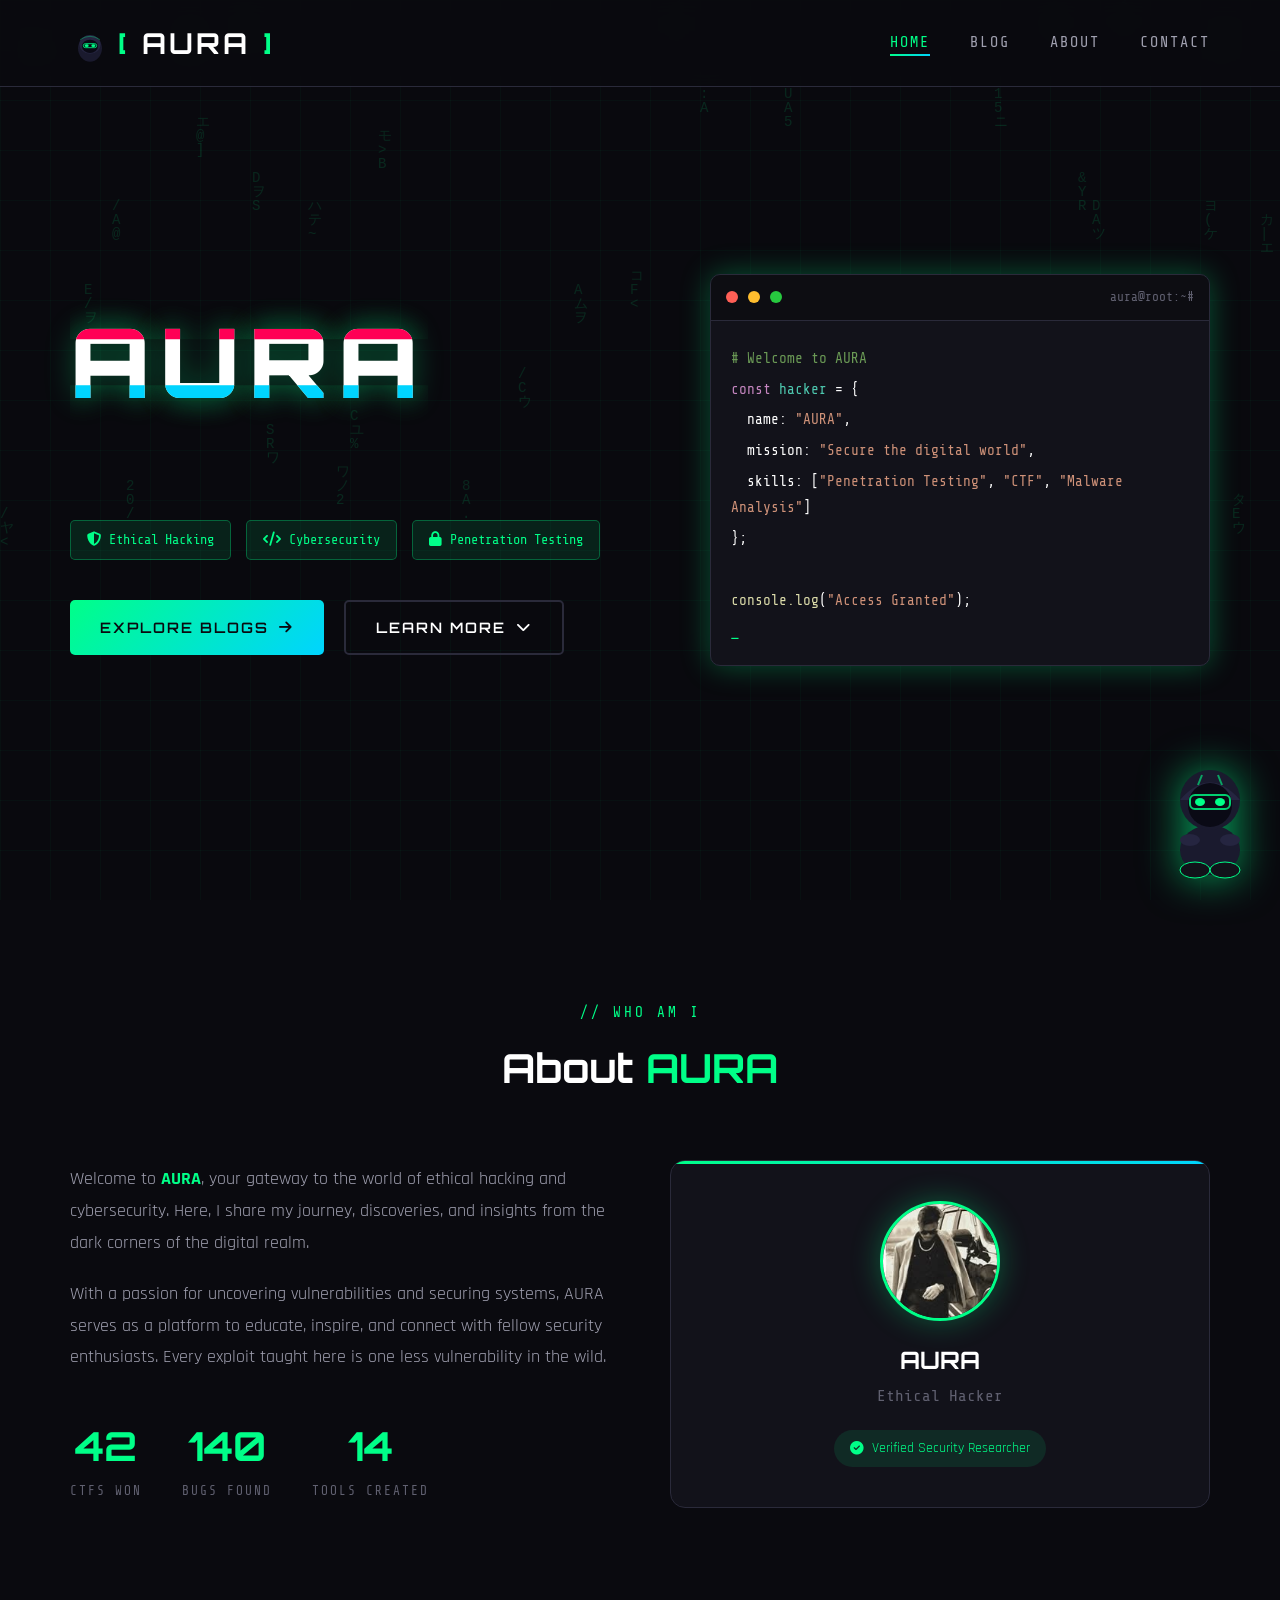
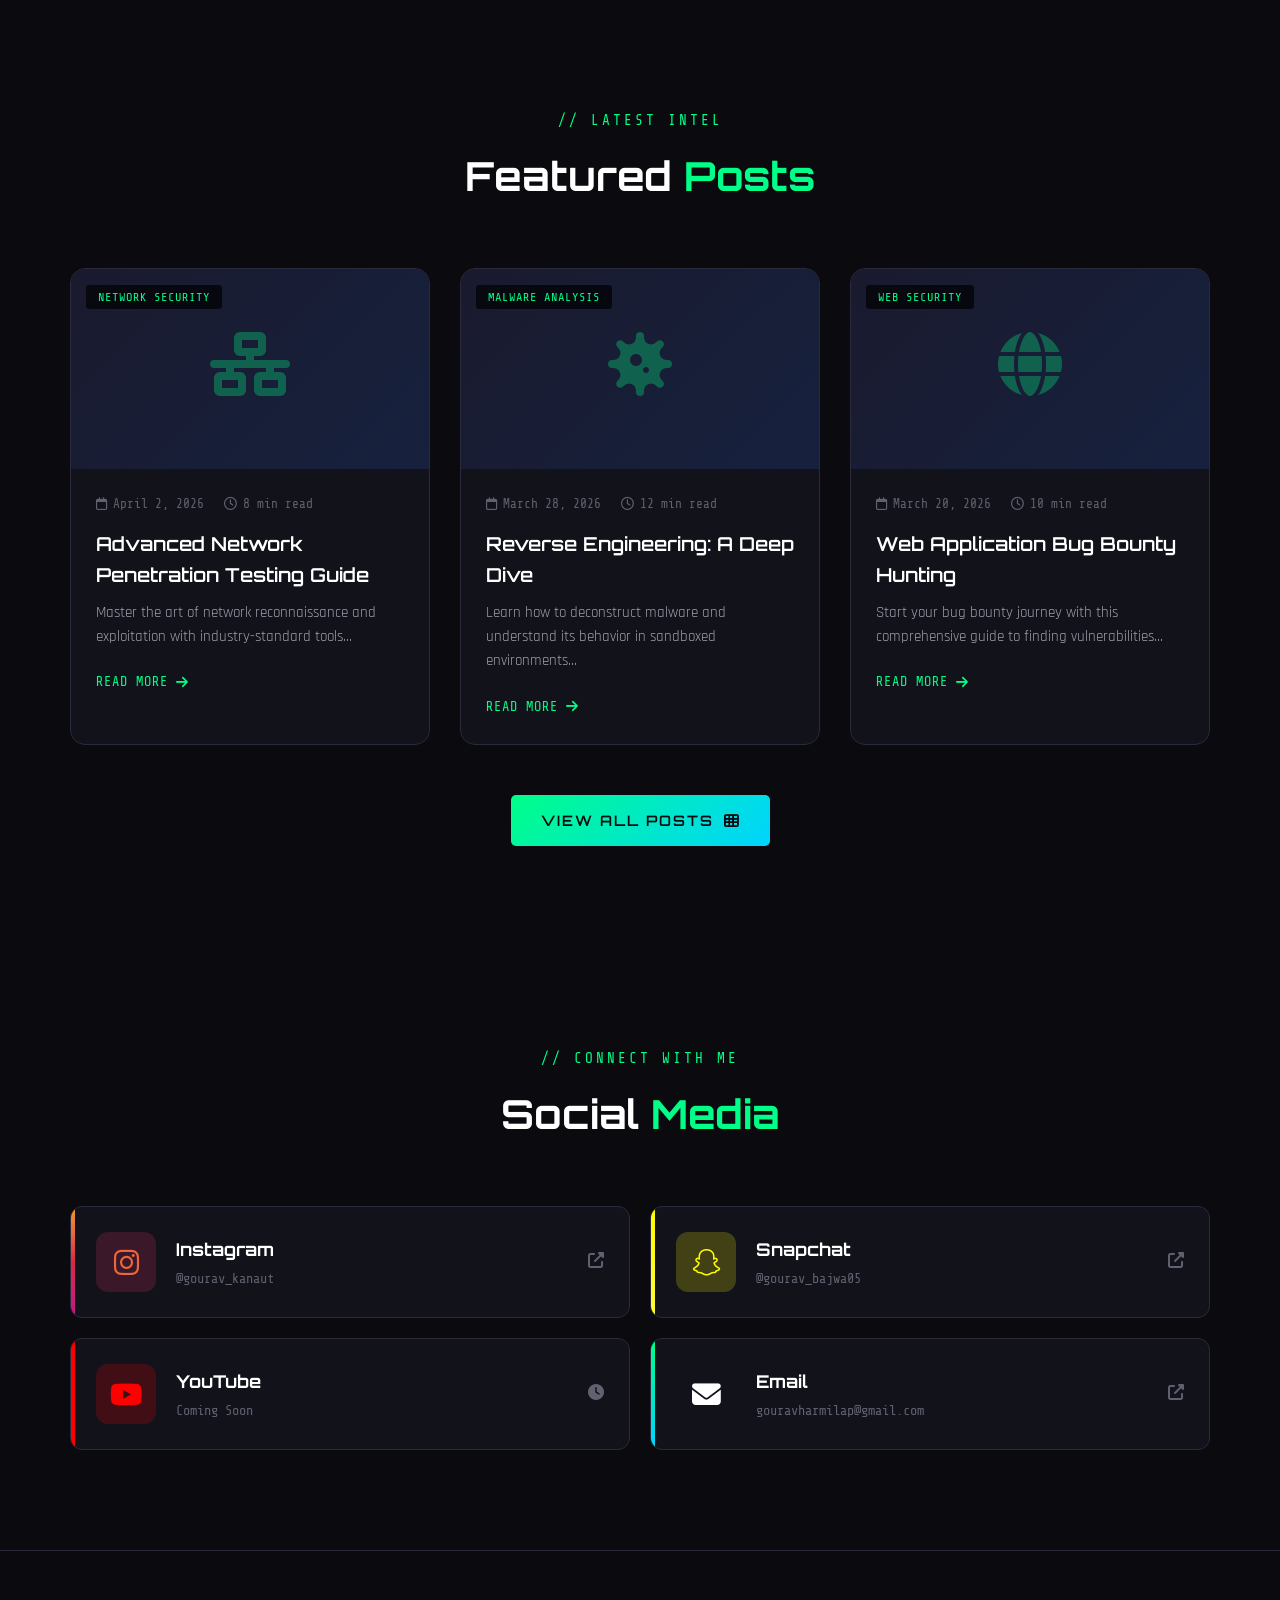
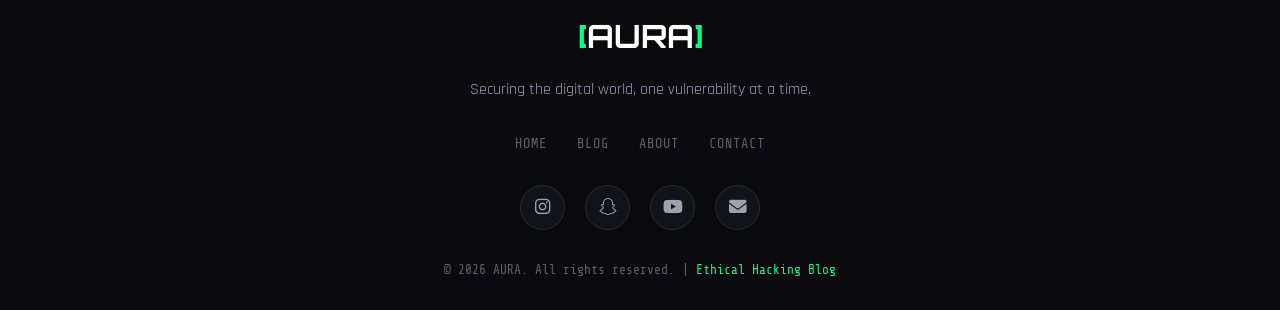
==== index.html @ 6c1c822a "Add files via upload" ====
<!DOCTYPE html>
<html lang="en">
<head>
    <meta charset="UTF-8">
    <meta name="viewport" content="width=device-width, initial-scale=1.0">
    <title>AURA | Ethical Hacker Blog</title>
    <link rel="stylesheet" href="styles.css">
    <link href="https://fonts.googleapis.com/css2?family=Orbitron:wght@400;500;700;900&family=Share+Tech+Mono&family=Rajdhani:wght@300;400;500;600;700&display=swap" rel="stylesheet">
    <link rel="stylesheet" href="https://cdnjs.cloudflare.com/ajax/libs/font-awesome/6.4.0/css/all.min.css">
</head>
<body>
    <!-- Animated Background -->
    <div class="matrix-bg" id="matrixBg"></div>
    <div class="grid-overlay"></div>

    <!-- Navigation -->
    <nav class="navbar">
        <div class="nav-container">
            <a href="index.html" class="logo">
                <div class="logo-cartoon">
                    <svg class="hacker-cartoon-logo" viewBox="0 0 60 60" xmlns="http://www.w3.org/2000/svg">
                        <!-- Hoodie -->
                        <ellipse cx="30" cy="38" rx="18" ry="20" fill="#1a1a2e"/>
                        <ellipse cx="30" cy="32" rx="16" ry="14" fill="#252540"/>
                        <!-- Face shadow -->
                        <ellipse cx="30" cy="35" rx="12" ry="10" fill="#0a0a15"/>
                        <!-- Glowing eyes -->
                        <ellipse cx="25" cy="34" rx="3" ry="2" fill="#00ff88" class="glow-eye"/>
                        <ellipse cx="35" cy="34" rx="3" ry="2" fill="#00ff88" class="glow-eye"/>
                        <!-- Visor/glasses -->
                        <rect x="20" y="31" width="20" height="6" rx="3" fill="none" stroke="#00ff88" stroke-width="1.5" opacity="0.8"/>
                        <!-- Hood opening -->
                        <path d="M15 25 Q30 15 45 25" stroke="#00ff88" stroke-width="1" fill="none" opacity="0.5"/>
                    </svg>
                </div>
                <span class="logo-bracket">[</span>
                <span class="logo-text">AURA</span>
                <span class="logo-bracket">]</span>
            </a>
            <ul class="nav-links">
                <li><a href="index.html" class="active">Home</a></li>
                <li><a href="blog.html">Blog</a></li>
                <li><a href="#about">About</a></li>
                <li><a href="#contact">Contact</a></li>
            </ul>
            <div class="nav-toggle">
                <span></span>
                <span></span>
                <span></span>
            </div>
        </div>
    </nav>

    <!-- Hero Section -->
    <section class="hero">
        <div class="hero-content">
            <div class="glitch-wrapper">
                <h1 class="glitch" data-text="AURA">AURA</h1>
            </div>
            <p class="hero-subtitle">
                <span class="terminal-type" data-text="> Welcome to the underground_"></span>
            </p>
            <div class="hero-tagline">
                <span class="tag-line"><i class="fas fa-shield-halved"></i> Ethical Hacking</span>
                <span class="tag-line"><i class="fas fa-code"></i> Cybersecurity</span>
                <span class="tag-line"><i class="fas fa-lock"></i> Penetration Testing</span>
            </div>
            <div class="hero-buttons">
                <a href="blog.html" class="btn btn-primary">
                    <span>Explore Blogs</span>
                    <i class="fas fa-arrow-right"></i>
                </a>
                <a href="#about" class="btn btn-secondary">
                    <span>Learn More</span>
                    <i class="fas fa-chevron-down"></i>
                </a>
            </div>
        </div>
        <div class="hero-visual">
            <div class="code-window">
                <div class="window-header">
                    <span class="window-dot red"></span>
                    <span class="window-dot yellow"></span>
                    <span class="window-dot green"></span>
                    <span class="window-title">aura@root:~#</span>
                </div>
                <div class="window-content">
                    <div class="code-line"><span class="code-comment"># Welcome to AURA</span></div>
                    <div class="code-line"><span class="code-keyword">const</span> <span class="code-var">hacker</span> = {</div>
                    <div class="code-line">&nbsp;&nbsp;name: <span class="code-string">"AURA"</span>,</div>
                    <div class="code-line">&nbsp;&nbsp;mission: <span class="code-string">"Secure the digital world"</span>,</div>
                    <div class="code-line">&nbsp;&nbsp;skills: [<span class="code-string">"Penetration Testing"</span>, <span class="code-string">"CTF"</span>, <span class="code-string">"Malware Analysis"</span>]</div>
                    <div class="code-line">};</div>
                    <div class="code-line">&nbsp;</div>
                    <div class="code-line"><span class="code-function">console.log</span>(<span class="code-string">"Access Granted"</span>);</div>
                    <div class="cursor-blink">_</div>
                </div>
            </div>
        </div>
    </section>

    <!-- About Section -->
    <section class="about" id="about">
        <div class="section-header">
            <span class="section-tag">// WHO AM I</span>
            <h2 class="section-title">About <span class="highlight">AURA</span></h2>
        </div>
        <div class="about-content">
            <div class="about-text">
                <p>Welcome to <strong>AURA</strong>, your gateway to the world of ethical hacking and cybersecurity. Here, I share my journey, discoveries, and insights from the dark corners of the digital realm.</p>
                <p>With a passion for uncovering vulnerabilities and securing systems, AURA serves as a platform to educate, inspire, and connect with fellow security enthusiasts. Every exploit taught here is one less vulnerability in the wild.</p>
                <div class="about-stats">
                    <div class="stat-item">
                        <span class="stat-number" data-count="150">0</span>
                        <span class="stat-label">CTFs Won</span>
                    </div>
                    <div class="stat-item">
                        <span class="stat-number" data-count="500">0</span>
                        <span class="stat-label">Bugs Found</span>
                    </div>
                    <div class="stat-item">
                        <span class="stat-number" data-count="50">0</span>
                        <span class="stat-label">Tools Created</span>
                    </div>
                </div>
            </div>
            <div class="about-visual">
                <div class="profile-card">
                    <div class="profile-image-wrapper">
                        <img src="648527526_17854721898677856_1191413155906682444_n.jpg" alt="AURA Profile" class="profile-image">
                    </div>
                    <h3>AURA</h3>
                    <p class="profile-role">Ethical Hacker</p>
                    <div class="profile-badge">
                        <i class="fas fa-check-circle"></i> Verified Security Researcher
                    </div>
                </div>
            </div>
        </div>
    </section>

    <!-- Featured Posts Section -->
    <section class="featured" id="featured">
        <div class="section-header">
            <span class="section-tag">// LATEST INTEL</span>
            <h2 class="section-title">Featured <span class="highlight">Posts</span></h2>
        </div>
        <div class="posts-grid">
            <article class="post-card" data-aos="fade-up">
                <div class="post-image">
                    <div class="post-overlay">
                        <span class="post-category">Network Security</span>
                    </div>
                    <div class="post-icon"><i class="fas fa-network-wired"></i></div>
                </div>
                <div class="post-content">
                    <div class="post-meta">
                        <span><i class="far fa-calendar"></i> April 2, 2026</span>
                        <span><i class="far fa-clock"></i> 8 min read</span>
                    </div>
                    <h3 class="post-title">Advanced Network Penetration Testing Guide</h3>
                    <p class="post-excerpt">Master the art of network reconnaissance and exploitation with industry-standard tools...</p>
                    <a href="blog.html" class="post-link">Read More <i class="fas fa-arrow-right"></i></a>
                </div>
            </article>

            <article class="post-card" data-aos="fade-up" data-aos-delay="100">
                <div class="post-image">
                    <div class="post-overlay">
                        <span class="post-category">Malware Analysis</span>
                    </div>
                    <div class="post-icon"><i class="fas fa-virus"></i></div>
                </div>
                <div class="post-content">
                    <div class="post-meta">
                        <span><i class="far fa-calendar"></i> March 28, 2026</span>
                        <span><i class="far fa-clock"></i> 12 min read</span>
                    </div>
                    <h3 class="post-title">Reverse Engineering: A Deep Dive</h3>
                    <p class="post-excerpt">Learn how to deconstruct malware and understand its behavior in sandboxed environments...</p>
                    <a href="blog.html" class="post-link">Read More <i class="fas fa-arrow-right"></i></a>
                </div>
            </article>

            <article class="post-card" data-aos="fade-up" data-aos-delay="200">
                <div class="post-image">
                    <div class="post-overlay">
                        <span class="post-category">Web Security</span>
                    </div>
                    <div class="post-icon"><i class="fas fa-globe"></i></div>
                </div>
                <div class="post-content">
                    <div class="post-meta">
                        <span><i class="far fa-calendar"></i> March 20, 2026</span>
                        <span><i class="far fa-clock"></i> 10 min read</span>
                    </div>
                    <h3 class="post-title">Web Application Bug Bounty Hunting</h3>
                    <p class="post-excerpt">Start your bug bounty journey with this comprehensive guide to finding vulnerabilities...</p>
                    <a href="blog.html" class="post-link">Read More <i class="fas fa-arrow-right"></i></a>
                </div>
            </article>
        </div>
        <div class="section-cta">
            <a href="blog.html" class="btn btn-primary">
                <span>View All Posts</span>
                <i class="fas fa-th"></i>
            </a>
        </div>
    </section>

    <!-- Social Media Section -->
    <section class="social" id="contact">
        <div class="section-header">
            <span class="section-tag">// CONNECT WITH ME</span>
            <h2 class="section-title">Social <span class="highlight">Media</span></h2>
        </div>
        <div class="social-grid">
            <a href="https://instagram.com/gourav_kanaut" target="_blank" class="social-card instagram">
                <div class="social-icon"><i class="fab fa-instagram"></i></div>
                <div class="social-info">
                    <h3>Instagram</h3>
                    <p>@gourav_kanaut</p>
                </div>
                <div class="social-arrow"><i class="fas fa-external-link-alt"></i></div>
            </a>

            <a href="https://snapchat.com/add/gourav_bajwa05" target="_blank" class="social-card snapchat">
                <div class="social-icon"><i class="fab fa-snapchat-ghost"></i></div>
                <div class="social-info">
                    <h3>Snapchat</h3>
                    <p>@gourav_bajwa05</p>
                </div>
                <div class="social-arrow"><i class="fas fa-external-link-alt"></i></div>
            </a>

            <a href="#" class="social-card youtube disabled">
                <div class="social-icon"><i class="fab fa-youtube"></i></div>
                <div class="social-info">
                    <h3>YouTube</h3>
                    <p>Coming Soon</p>
                </div>
                <div class="social-arrow"><i class="fas fa-clock"></i></div>
            </a>

            <a href="mailto:gouravharmilap@gmail.com" class="social-card email">
                <div class="social-icon"><i class="fas fa-envelope"></i></div>
                <div class="social-info">
                    <h3>Email</h3>
                    <p>gouravharmilap@gmail.com</p>
                </div>
                <div class="social-arrow"><i class="fas fa-external-link-alt"></i></div>
            </a>
        </div>
    </section>

    <!-- Footer -->
    <footer class="footer">
        <div class="footer-content">
            <div class="footer-logo">
                <span class="logo-bracket">[</span>AURA<span class="logo-bracket">]</span>
            </div>
            <p class="footer-text">Securing the digital world, one vulnerability at a time.</p>
            <div class="footer-links">
                <a href="index.html">Home</a>
                <a href="blog.html">Blog</a>
                <a href="#about">About</a>
                <a href="#contact">Contact</a>
            </div>
            <div class="footer-social">
                <a href="https://instagram.com/gourav_kanaut" target="_blank"><i class="fab fa-instagram"></i></a>
                <a href="https://snapchat.com/add/gourav_bajwa05" target="_blank"><i class="fab fa-snapchat-ghost"></i></a>
                <a href="#"><i class="fab fa-youtube"></i></a>
                <a href="mailto:gouravharmilap@gmail.com"><i class="fas fa-envelope"></i></a>
            </div>
            <p class="footer-copy">&copy; 2026 AURA. All rights reserved. | <span class="highlight">Ethical Hacking Blog</span></p>
        </div>
    </footer>

    <!-- Floating Hacker Doll -->
    <div class="corner-hacker" id="cornerHacker">
        <svg viewBox="0 0 100 140" xmlns="http://www.w3.org/2000/svg">
            <!-- Body sitting -->
            <ellipse cx="50" cy="110" rx="30" ry="25" fill="#1a1a2e"/>
            <!-- Legs crossed -->
            <ellipse cx="35" cy="130" rx="15" ry="8" fill="#12121a" stroke="#00ff88" stroke-width="1"/>
            <ellipse cx="65" cy="130" rx="15" ry="8" fill="#12121a" stroke="#00ff88" stroke-width="1"/>
            <!-- Head -->
            <circle cx="50" cy="60" r="30" fill="#1a1a2e"/>
            <!-- Hoodie top -->
            <path d="M20 60 Q50 25 80 60" fill="#252540"/>
            <!-- Face (dark) -->
            <circle cx="50" cy="65" r="22" fill="#0a0a15"/>
            <!-- Glowing eyes that follow cursor -->
            <ellipse cx="40" cy="62" rx="5" ry="4" fill="#00ff88" class="hacker-eyes" id="hackerEyeLeft"/>
            <ellipse cx="60" cy="62" rx="5" ry="4" fill="#00ff88" class="hacker-eyes" id="hackerEyeRight"/>
            <!-- Visor/glasses frame -->
            <rect x="30" y="55" width="40" height="14" rx="5" fill="none" stroke="#00ff88" stroke-width="2" opacity="0.8"/>
            <!-- Hood strings -->
            <line x1="42" y1="35" x2="38" y2="45" stroke="#00ff88" stroke-width="2" opacity="0.6"/>
            <line x1="58" y1="35" x2="62" y2="45" stroke="#00ff88" stroke-width="2" opacity="0.6"/>
            <!-- Arms/hands on lap -->
            <ellipse cx="30" cy="100" rx="10" ry="6" fill="#252540"/>
            <ellipse cx="70" cy="100" rx="10" ry="6" fill="#252540"/>
        </svg>
    </div>

    <script src="script.js"></script>
</body>
</html>
---- styles.css ----
/* ==========================================
   AURA - Ethical Hacker Blog Styles
   ========================================== */

/* CSS Variables */
:root {
    --primary: #00ff88;
    --primary-dark: #00cc6a;
    --secondary: #ff0055;
    --accent: #00d4ff;
    --bg-dark: #0a0a0f;
    --bg-card: #12121a;
    --bg-card-hover: #1a1a25;
    --text-primary: #ffffff;
    --text-secondary: #a0a0b0;
    --text-muted: #606070;
    --border-color: #2a2a3a;
    --gradient-primary: linear-gradient(135deg, #00ff88, #00d4ff);
    --gradient-secondary: linear-gradient(135deg, #ff0055, #ff8800);
    --shadow-glow: 0 0 30px rgba(0, 255, 136, 0.3);
    --font-display: 'Orbitron', sans-serif;
    --font-mono: 'Share Tech Mono', monospace;
    --font-body: 'Rajdhani', sans-serif;
}

/* Reset & Base */
* {
    margin: 0;
    padding: 0;
    box-sizing: border-box;
}

html {
    scroll-behavior: smooth;
}

body {
    font-family: var(--font-body);
    background-color: var(--bg-dark);
    color: var(--text-primary);
    line-height: 1.6;
    overflow-x: hidden;
}

a {
    text-decoration: none;
    color: inherit;
    transition: all 0.3s ease;
}

ul {
    list-style: none;
}

img {
    max-width: 100%;
}

/* Matrix Background Animation */
.matrix-bg {
    position: fixed;
    top: 0;
    left: 0;
    width: 100%;
    height: 100%;
    z-index: -2;
    background: var(--bg-dark);
    overflow: hidden;
}

.matrix-bg canvas {
    display: block;
    opacity: 0.15;
}

.grid-overlay {
    position: fixed;
    top: 0;
    left: 0;
    width: 100%;
    height: 100%;
    z-index: -1;
    background-image:
        linear-gradient(rgba(0, 255, 136, 0.03) 1px, transparent 1px),
        linear-gradient(90deg, rgba(0, 255, 136, 0.03) 1px, transparent 1px);
    background-size: 50px 50px;
    pointer-events: none;
}

/* Navigation */
.navbar {
    position: fixed;
    top: 0;
    left: 0;
    width: 100%;
    z-index: 1000;
    padding: 20px 0;
    background: rgba(10, 10, 15, 0.9);
    backdrop-filter: blur(10px);
    border-bottom: 1px solid var(--border-color);
    transition: all 0.3s ease;
}

.navbar.scrolled {
    padding: 15px 0;
    background: rgba(10, 10, 15, 0.95);
}

.nav-container {
    max-width: 1200px;
    margin: 0 auto;
    padding: 0 30px;
    display: flex;
    justify-content: space-between;
    align-items: center;
}

.logo {
    font-family: var(--font-display);
    font-size: 1.8rem;
    font-weight: 700;
    letter-spacing: 3px;
    display: flex;
    align-items: center;
    gap: 8px;
}

.logo-cartoon {
    width: 40px;
    height: 40px;
    display: flex;
    align-items: center;
    justify-content: center;
}

.hacker-cartoon-logo {
    width: 100%;
    height: 100%;
}

.glow-eye {
    animation: glow-pulse 2s ease-in-out infinite;
}

@keyframes glow-pulse {
    0%, 100% { opacity: 1; filter: drop-shadow(0 0 3px #00ff88); }
    50% { opacity: 0.6; filter: drop-shadow(0 0 8px #00ff88); }
}

.logo-bracket {
    color: var(--primary);
}

.logo-text {
    color: var(--text-primary);
    margin: 0 5px;
}

.nav-links {
    display: flex;
    gap: 40px;
}

.nav-links a {
    font-family: var(--font-mono);
    font-size: 0.95rem;
    color: var(--text-secondary);
    text-transform: uppercase;
    letter-spacing: 2px;
    position: relative;
}

.nav-links a::after {
    content: '';
    position: absolute;
    bottom: -5px;
    left: 0;
    width: 0;
    height: 2px;
    background: var(--gradient-primary);
    transition: width 0.3s ease;
}

.nav-links a:hover::after,
.nav-links a.active::after {
    width: 100%;
}

.nav-links a:hover,
.nav-links a.active {
    color: var(--primary);
}

.nav-toggle {
    display: none;
    flex-direction: column;
    gap: 5px;
    cursor: pointer;
    padding: 5px;
}

.nav-toggle span {
    width: 25px;
    height: 2px;
    background: var(--primary);
    transition: all 0.3s ease;
}

/* Hero Section */
.hero {
    min-height: 100vh;
    display: flex;
    align-items: center;
    justify-content: space-between;
    padding: 120px 30px 80px;
    max-width: 1200px;
    margin: 0 auto;
    gap: 60px;
}

.hero-content {
    flex: 1;
    max-width: 600px;
}

.glitch-wrapper {
    position: relative;
    display: inline-block;
}

.glitch {
    font-family: var(--font-display);
    font-size: 6rem;
    font-weight: 900;
    letter-spacing: 10px;
    color: var(--text-primary);
    position: relative;
    text-shadow: var(--shadow-glow);
}

.glitch-wrapper {
    position: relative;
    display: inline-block;
}

/* Floating Hacker Doll */
.floating-hacker {
    position: fixed;
    width: 80px;
    height: 120px;
    z-index: 100;
    animation: float 3s ease-in-out infinite;
    cursor: pointer;
    filter: drop-shadow(0 0 15px rgba(0, 255, 136, 0.5));
    pointer-events: none;
}

.floating-hacker svg {
    width: 100%;
    height: 100%;
}

/* Corner Hacker Doll */
.corner-hacker {
    position: fixed;
    bottom: 20px;
    right: 20px;
    width: 100px;
    height: 140px;
    z-index: 999;
    filter: drop-shadow(0 0 20px rgba(0, 255, 136, 0.6));
    transition: transform 0.3s ease;
}

.corner-hacker svg {
    width: 100%;
    height: 100%;
}

.hacker-eyes {
    transition: transform 0.05s linear;
}

@keyframes float {
    0%, 100% { transform: translateX(-50%) translateY(0); }
    50% { transform: translateX(-50%) translateY(-15px); }
}

.hacker-eye {
    animation: glow-pulse 1.5s ease-in-out infinite;
}

@keyframes glow-pulse {
    0%, 100% { opacity: 1; filter: drop-shadow(0 0 5px #00ff88); }
    50% { opacity: 0.5; filter: drop-shadow(0 0 15px #00ff88); }
}

.glitch::before,
.glitch::after {
    content: attr(data-text);
    position: absolute;
    top: 0;
    left: 0;
    width: 100%;
    height: 100%;
}

.glitch::before {
    animation: glitch-1 2s infinite linear alternate-reverse;
    color: var(--secondary);
    clip-path: polygon(0 0, 100% 0, 100% 35%, 0 35%);
}

.glitch::after {
    animation: glitch-2 3s infinite linear alternate-reverse;
    color: var(--accent);
    clip-path: polygon(0 65%, 100% 65%, 100% 100%, 0 100%);
}

@keyframes glitch-1 {
    0%, 100% { transform: translate(0); }
    20% { transform: translate(-3px, 3px); }
    40% { transform: translate(-3px, -3px); }
    60% { transform: translate(3px, 3px); }
    80% { transform: translate(3px, -3px); }
}

@keyframes glitch-2 {
    0%, 100% { transform: translate(0); }
    20% { transform: translate(3px, -3px); }
    40% { transform: translate(3px, 3px); }
    60% { transform: translate(-3px, -3px); }
    80% { transform: translate(-3px, 3px); }
}

.hero-subtitle {
    font-family: var(--font-mono);
    font-size: 1.2rem;
    color: var(--primary);
    margin: 20px 0;
}

.terminal-type {
    display: inline-block;
    overflow: hidden;
    white-space: nowrap;
    animation: type 3s steps(30) forwards;
    border-right: 3px solid var(--primary);
}

@keyframes type {
    from { width: 0; }
    to { width: 100%; }
}

.hero-tagline {
    display: flex;
    flex-wrap: wrap;
    gap: 15px;
    margin: 30px 0;
}

.tag-line {
    display: flex;
    align-items: center;
    gap: 8px;
    padding: 8px 16px;
    background: rgba(0, 255, 136, 0.1);
    border: 1px solid rgba(0, 255, 136, 0.3);
    border-radius: 5px;
    font-family: var(--font-mono);
    font-size: 0.85rem;
    color: var(--primary);
}

.tag-line i {
    font-size: 0.9rem;
}

.hero-buttons {
    display: flex;
    gap: 20px;
    margin-top: 40px;
}

.btn {
    display: inline-flex;
    align-items: center;
    gap: 10px;
    padding: 14px 30px;
    font-family: var(--font-display);
    font-size: 0.9rem;
    font-weight: 600;
    text-transform: uppercase;
    letter-spacing: 2px;
    border: none;
    border-radius: 5px;
    cursor: pointer;
    transition: all 0.3s ease;
    position: relative;
    overflow: hidden;
}

.btn::before {
    content: '';
    position: absolute;
    top: 0;
    left: -100%;
    width: 100%;
    height: 100%;
    background: linear-gradient(90deg, transparent, rgba(255, 255, 255, 0.2), transparent);
    transition: left 0.5s ease;
}

.btn:hover::before {
    left: 100%;
}

.btn-primary {
    background: var(--gradient-primary);
    color: var(--bg-dark);
}

.btn-primary:hover {
    box-shadow: 0 0 30px rgba(0, 255, 136, 0.5);
    transform: translateY(-3px);
}

.btn-secondary {
    background: transparent;
    color: var(--text-primary);
    border: 2px solid var(--border-color);
}

.btn-secondary:hover {
    border-color: var(--primary);
    color: var(--primary);
}

/* Code Window */
.hero-visual {
    flex: 1;
    max-width: 500px;
}

.code-window {
    background: var(--bg-card);
    border-radius: 10px;
    border: 1px solid var(--border-color);
    overflow: hidden;
    box-shadow: var(--shadow-glow);
}

.window-header {
    display: flex;
    align-items: center;
    gap: 10px;
    padding: 12px 15px;
    background: rgba(0, 0, 0, 0.3);
    border-bottom: 1px solid var(--border-color);
}

.window-dot {
    width: 12px;
    height: 12px;
    border-radius: 50%;
}

.window-dot.red { background: #ff5f56; }
.window-dot.yellow { background: #ffbd2e; }
.window-dot.green { background: #27c93f; }

.window-title {
    margin-left: auto;
    font-family: var(--font-mono);
    font-size: 0.8rem;
    color: var(--text-muted);
}

.window-content {
    padding: 20px;
    font-family: var(--font-mono);
    font-size: 0.9rem;
    line-height: 1.8;
}

.code-line {
    margin: 5px 0;
}

.code-comment { color: #6a9955; }
.code-keyword { color: #c586c0; }
.code-var { color: #4ec9b0; }
.code-string { color: #ce9178; }
.code-function { color: #dcdcaa; }

.cursor-blink {
    display: inline-block;
    animation: blink 1s infinite;
    color: var(--primary);
}

@keyframes blink {
    0%, 50% { opacity: 1; }
    51%, 100% { opacity: 0; }
}

/* Section Styling */
.section-header {
    text-align: center;
    margin-bottom: 60px;
}

.section-tag {
    font-family: var(--font-mono);
    font-size: 0.9rem;
    color: var(--primary);
    letter-spacing: 3px;
}

.section-title {
    font-family: var(--font-display);
    font-size: 2.5rem;
    font-weight: 700;
    margin-top: 10px;
}

.highlight {
    color: var(--primary);
}

/* About Section */
.about {
    padding: 100px 30px;
    max-width: 1200px;
    margin: 0 auto;
}

.about-content {
    display: grid;
    grid-template-columns: 1fr 1fr;
    gap: 60px;
    align-items: center;
}

.about-text p {
    font-size: 1.1rem;
    color: var(--text-secondary);
    margin-bottom: 20px;
    line-height: 1.8;
}

.about-text strong {
    color: var(--primary);
}

.about-stats {
    display: flex;
    gap: 40px;
    margin-top: 40px;
}

.stat-item {
    text-align: center;
}

.stat-number {
    font-family: var(--font-display);
    font-size: 2.5rem;
    font-weight: 700;
    color: var(--primary);
    display: block;
}

.stat-label {
    font-family: var(--font-mono);
    font-size: 0.8rem;
    color: var(--text-muted);
    text-transform: uppercase;
    letter-spacing: 2px;
}

.profile-card {
    background: var(--bg-card);
    border: 1px solid var(--border-color);
    border-radius: 15px;
    padding: 40px;
    text-align: center;
    position: relative;
    overflow: hidden;
}

.profile-card::before {
    content: '';
    position: absolute;
    top: 0;
    left: 0;
    width: 100%;
    height: 3px;
    background: var(--gradient-primary);
}

.profile-image-wrapper {
    width: 120px;
    height: 120px;
    margin: 0 auto 20px;
    border-radius: 50%;
    overflow: hidden;
    border: 3px solid var(--primary);
    box-shadow: 0 0 30px rgba(0, 255, 136, 0.3);
}

.profile-image {
    width: 100%;
    height: 100%;
    object-fit: cover;
}

.profile-card h3 {
    font-family: var(--font-display);
    font-size: 1.5rem;
    margin-bottom: 5px;
}

.profile-role {
    font-family: var(--font-mono);
    color: var(--text-muted);
    margin-bottom: 20px;
}

.profile-badge {
    display: inline-flex;
    align-items: center;
    gap: 8px;
    padding: 8px 16px;
    background: rgba(0, 255, 136, 0.1);
    border-radius: 20px;
    font-size: 0.85rem;
    color: var(--primary);
}

/* Featured Posts */
.featured {
    padding: 100px 30px;
    max-width: 1200px;
    margin: 0 auto;
}

.posts-grid {
    display: grid;
    grid-template-columns: repeat(3, 1fr);
    gap: 30px;
}

.post-card {
    background: var(--bg-card);
    border: 1px solid var(--border-color);
    border-radius: 15px;
    overflow: hidden;
    transition: all 0.3s ease;
}

.post-card:hover {
    transform: translateY(-10px);
    border-color: var(--primary);
    box-shadow: var(--shadow-glow);
}

.post-image {
    height: 200px;
    background: linear-gradient(135deg, #1a1a2e, #16213e);
    display: flex;
    align-items: center;
    justify-content: center;
    position: relative;
    overflow: hidden;
}

.post-overlay {
    position: absolute;
    top: 15px;
    left: 15px;
}

.post-category {
    padding: 5px 12px;
    background: rgba(0, 0, 0, 0.7);
    border-radius: 3px;
    font-family: var(--font-mono);
    font-size: 0.75rem;
    color: var(--primary);
    text-transform: uppercase;
    letter-spacing: 1px;
}

.post-icon {
    font-size: 4rem;
    color: var(--primary);
    opacity: 0.3;
    transition: all 0.3s ease;
}

.post-card:hover .post-icon {
    opacity: 0.6;
    transform: scale(1.1);
}

.post-content {
    padding: 25px;
}

.post-meta {
    display: flex;
    gap: 20px;
    margin-bottom: 15px;
}

.post-meta span {
    display: flex;
    align-items: center;
    gap: 6px;
    font-family: var(--font-mono);
    font-size: 0.8rem;
    color: var(--text-muted);
}

.post-title {
    font-family: var(--font-display);
    font-size: 1.2rem;
    font-weight: 600;
    margin-bottom: 10px;
    transition: color 0.3s ease;
}

.post-card:hover .post-title {
    color: var(--primary);
}

.post-excerpt {
    font-size: 0.95rem;
    color: var(--text-secondary);
    margin-bottom: 20px;
    line-height: 1.6;
}

.post-link {
    display: inline-flex;
    align-items: center;
    gap: 8px;
    font-family: var(--font-mono);
    font-size: 0.85rem;
    color: var(--primary);
    text-transform: uppercase;
    letter-spacing: 1px;
}

.post-link i {
    transition: transform 0.3s ease;
}

.post-link:hover i {
    transform: translateX(5px);
}

.section-cta {
    text-align: center;
    margin-top: 50px;
}

/* Social Media Section */
.social {
    padding: 100px 30px;
    max-width: 1200px;
    margin: 0 auto;
}

.social-grid {
    display: grid;
    grid-template-columns: repeat(2, 1fr);
    gap: 20px;
}

.social-card {
    display: flex;
    align-items: center;
    gap: 20px;
    padding: 25px;
    background: var(--bg-card);
    border: 1px solid var(--border-color);
    border-radius: 12px;
    transition: all 0.3s ease;
    position: relative;
    overflow: hidden;
}

.social-card::before {
    content: '';
    position: absolute;
    top: 0;
    left: 0;
    width: 4px;
    height: 100%;
    transition: all 0.3s ease;
}

.social-card.instagram::before { background: linear-gradient(180deg, #f09433, #e6683c, #dc2743, #cc2366, #bc1888); }
.social-card.snapchat::before { background: linear-gradient(180deg, #fffc00, #fffa37); }
.social-card.youtube::before { background: #ff0000; }
.social-card.github::before { background: #333; }
.social-card.email::before { background: linear-gradient(180deg, #00ff88, #00d4ff); }

.social-card.disabled {
    opacity: 0.5;
    cursor: not-allowed;
}

.social-card.disabled:hover {
    transform: none;
    border-color: var(--border-color);
}

.social-card.disabled .social-arrow {
    color: var(--text-muted);
}

.social-card:hover {
    transform: translateX(10px);
    border-color: var(--text-muted);
}

.social-icon {
    width: 60px;
    height: 60px;
    display: flex;
    align-items: center;
    justify-content: center;
    border-radius: 12px;
    font-size: 1.8rem;
    transition: all 0.3s ease;
}

.social-card.instagram .social-icon { background: rgba(225, 48, 108, 0.2); color: #e6683c; }
.social-card.snapchat .social-icon { background: rgba(255, 252, 0, 0.2); color: #fffc00; }
.social-card.youtube .social-icon { background: rgba(255, 0, 0, 0.2); color: #ff0000; }
.social-card.github .social-icon { background: rgba(255, 255, 255, 0.1); color: #fff; }

.social-info h3 {
    font-family: var(--font-display);
    font-size: 1.1rem;
    margin-bottom: 5px;
}

.social-info p {
    font-family: var(--font-mono);
    font-size: 0.85rem;
    color: var(--text-muted);
}

.social-arrow {
    margin-left: auto;
    color: var(--text-muted);
    transition: all 0.3s ease;
}

.social-card:hover .social-arrow {
    color: var(--primary);
    transform: translateX(5px);
}

/* Footer */
.footer {
    padding: 60px 30px 30px;
    border-top: 1px solid var(--border-color);
    text-align: center;
}

.footer-content {
    max-width: 800px;
    margin: 0 auto;
}

.footer-logo {
    font-family: var(--font-display);
    font-size: 2rem;
    font-weight: 700;
    margin-bottom: 15px;
}

.footer-text {
    font-size: 1rem;
    color: var(--text-secondary);
    margin-bottom: 30px;
}

.footer-links {
    display: flex;
    justify-content: center;
    gap: 30px;
    margin-bottom: 30px;
}

.footer-links a {
    font-family: var(--font-mono);
    font-size: 0.85rem;
    color: var(--text-muted);
    text-transform: uppercase;
    letter-spacing: 1px;
}

.footer-links a:hover {
    color: var(--primary);
}

.footer-social {
    display: flex;
    justify-content: center;
    gap: 20px;
    margin-bottom: 30px;
}

.footer-social a {
    width: 45px;
    height: 45px;
    display: flex;
    align-items: center;
    justify-content: center;
    background: var(--bg-card);
    border: 1px solid var(--border-color);
    border-radius: 50%;
    font-size: 1.1rem;
    color: var(--text-secondary);
    transition: all 0.3s ease;
}

.footer-social a:hover {
    background: var(--primary);
    border-color: var(--primary);
    color: var(--bg-dark);
    transform: translateY(-5px);
}

.footer-copy {
    font-family: var(--font-mono);
    font-size: 0.8rem;
    color: var(--text-muted);
}

/* ==========================================
   BLOG PAGE STYLES
   ========================================== */

.blog-hero {
    padding: 150px 30px 80px;
    text-align: center;
    position: relative;
}

.blog-hero-content {
    max-width: 700px;
    margin: 0 auto;
}

.blog-hero-tag {
    font-family: var(--font-mono);
    font-size: 0.9rem;
    color: var(--primary);
    letter-spacing: 3px;
}

.blog-hero-title {
    font-family: var(--font-display);
    font-size: 4rem;
    font-weight: 900;
    margin-top: 15px;
}

.blog-hero-subtitle {
    font-size: 1.2rem;
    color: var(--text-secondary);
    margin-top: 20px;
}

/* Blog Filter */
.blog-filter {
    padding: 0 30px 50px;
    max-width: 1200px;
    margin: 0 auto;
}

.filter-container {
    display: flex;
    flex-wrap: wrap;
    justify-content: center;
    gap: 15px;
}

.filter-btn {
    padding: 10px 25px;
    background: var(--bg-card);
    border: 1px solid var(--border-color);
    border-radius: 30px;
    font-family: var(--font-mono);
    font-size: 0.85rem;
    color: var(--text-secondary);
    cursor: pointer;
    transition: all 0.3s ease;
}

.filter-btn:hover,
.filter-btn.active {
    background: var(--primary);
    border-color: var(--primary);
    color: var(--bg-dark);
}

/* Blog Posts Grid */
.blog-posts {
    padding: 0 30px 100px;
    max-width: 1200px;
    margin: 0 auto;
}

.posts-container {
    display: grid;
    grid-template-columns: repeat(2, 1fr);
    gap: 30px;
}

.blog-card {
    background: var(--bg-card);
    border: 1px solid var(--border-color);
    border-radius: 15px;
    overflow: hidden;
    transition: all 0.3s ease;
    display: flex;
    flex-direction: column;
}

.blog-card:hover {
    transform: translateY(-5px);
    border-color: var(--primary);
    box-shadow: var(--shadow-glow);
}

.blog-card.hidden {
    display: none;
}

.blog-card-image {
    height: 180px;
    background: linear-gradient(135deg, #1a1a2e, #16213e);
    display: flex;
    align-items: center;
    justify-content: center;
    position: relative;
}

.blog-card-image i {
    font-size: 3.5rem;
    color: var(--primary);
    opacity: 0.4;
    transition: all 0.3s ease;
}

.blog-card:hover .blog-card-image i {
    opacity: 0.7;
    transform: scale(1.1);
}

.blog-card-overlay {
    position: absolute;
    top: 15px;
    left: 15px;
}

.blog-card-category {
    position: absolute;
    top: 15px;
    left: 15px;
    padding: 5px 12px;
    background: rgba(0, 0, 0, 0.7);
    border-radius: 3px;
    font-family: var(--font-mono);
    font-size: 0.75rem;
    color: var(--primary);
    text-transform: uppercase;
    letter-spacing: 1px;
}

.blog-card-content {
    padding: 25px;
    flex: 1;
    display: flex;
    flex-direction: column;
}

.blog-card-meta {
    display: flex;
    gap: 20px;
    margin-bottom: 15px;
}

.blog-card-meta span {
    display: flex;
    align-items: center;
    gap: 6px;
    font-family: var(--font-mono);
    font-size: 0.8rem;
    color: var(--text-muted);
}

.blog-card-title {
    font-family: var(--font-display);
    font-size: 1.3rem;
    font-weight: 600;
    margin-bottom: 10px;
    transition: color 0.3s ease;
}

.blog-card:hover .blog-card-title {
    color: var(--primary);
}

.blog-card-excerpt {
    font-size: 0.95rem;
    color: var(--text-secondary);
    line-height: 1.6;
    margin-bottom: 20px;
    flex: 1;
}

.blog-card-footer {
    display: flex;
    justify-content: space-between;
    align-items: center;
    border-top: 1px solid var(--border-color);
    padding-top: 20px;
}

.blog-card-author {
    display: flex;
    align-items: center;
    gap: 10px;
}

.author-avatar {
    width: 35px;
    height: 35px;
    background: rgba(0, 255, 136, 0.2);
    border-radius: 50%;
    display: flex;
    align-items: center;
    justify-content: center;
    color: var(--primary);
    font-size: 0.9rem;
}

.blog-card-author span {
    font-family: var(--font-mono);
    font-size: 0.85rem;
    color: var(--text-secondary);
}

.blog-card-read {
    display: flex;
    align-items: center;
    gap: 8px;
    font-family: var(--font-mono);
    font-size: 0.85rem;
    color: var(--primary);
    text-transform: uppercase;
    letter-spacing: 1px;
}

.blog-card-read i {
    transition: transform 0.3s ease;
}

.blog-card-read:hover i {
    transform: translateX(5px);
}

/* Newsletter */
.newsletter {
    padding: 80px 30px;
    background: var(--bg-card);
    border-top: 1px solid var(--border-color);
    border-bottom: 1px solid var(--border-color);
}

.newsletter-container {
    max-width: 700px;
    margin: 0 auto;
    text-align: center;
}

.newsletter-title {
    font-family: var(--font-display);
    font-size: 2rem;
    font-weight: 700;
    margin-bottom: 15px;
}

.newsletter-text {
    color: var(--text-secondary);
    margin-bottom: 30px;
}

.newsletter-form {
    display: flex;
    gap: 15px;
    max-width: 500px;
    margin: 0 auto;
}

.newsletter-input {
    flex: 1;
    padding: 15px 20px;
    background: var(--bg-dark);
    border: 1px solid var(--border-color);
    border-radius: 5px;
    font-family: var(--font-mono);
    font-size: 0.95rem;
    color: var(--text-primary);
    outline: none;
    transition: border-color 0.3s ease;
}

.newsletter-input:focus {
    border-color: var(--primary);
}

.newsletter-input::placeholder {
    color: var(--text-muted);
}

.newsletter-btn {
    padding: 15px 30px;
    background: var(--gradient-primary);
    border: none;
    border-radius: 5px;
    font-family: var(--font-display);
    font-size: 0.85rem;
    font-weight: 600;
    text-transform: uppercase;
    letter-spacing: 2px;
    color: var(--bg-dark);
    cursor: pointer;
    transition: all 0.3s ease;
    display: flex;
    align-items: center;
    gap: 10px;
}

.newsletter-btn:hover {
    box-shadow: 0 0 30px rgba(0, 255, 136, 0.5);
}

/* Animations */
@keyframes fadeIn {
    from { opacity: 0; transform: translateY(20px); }
    to { opacity: 1; transform: translateY(0); }
}

@keyframes slideIn {
    from { opacity: 0; transform: translateX(-30px); }
    to { opacity: 1; transform: translateX(0); }
}

@keyframes pulse {
    0%, 100% { box-shadow: 0 0 0 0 rgba(0, 255, 136, 0.4); }
    50% { box-shadow: 0 0 0 20px rgba(0, 255, 136, 0); }
}

.fade-in {
    animation: fadeIn 0.6s ease forwards;
}

.slide-in {
    animation: slideIn 0.6s ease forwards;
}

/* Responsive Design */
@media (max-width: 992px) {
    .hero {
        flex-direction: column;
        text-align: center;
        padding-top: 150px;
    }

    .hero-content {
        max-width: 100%;
    }

    .hero-tagline {
        justify-content: center;
    }

    .hero-buttons {
        justify-content: center;
    }

    .hero-visual {
        max-width: 100%;
    }

    .glitch {
        font-size: 4rem;
    }

    .about-content {
        grid-template-columns: 1fr;
        text-align: center;
    }

    .about-stats {
        justify-content: center;
    }

    .posts-grid {
        grid-template-columns: repeat(2, 1fr);
    }

    .social-grid {
        grid-template-columns: 1fr;
    }
}

@media (max-width: 768px) {
    .nav-links {
        display: none;
        position: absolute;
        top: 100%;
        left: 0;
        width: 100%;
        background: rgba(10, 10, 15, 0.98);
        flex-direction: column;
        padding: 30px;
        gap: 20px;
        border-bottom: 1px solid var(--border-color);
    }

    .nav-links.active {
        display: flex;
    }

    .nav-toggle {
        display: flex;
    }

    .nav-toggle.active span:nth-child(1) {
        transform: rotate(45deg) translate(5px, 5px);
    }

    .nav-toggle.active span:nth-child(2) {
        opacity: 0;
    }

    .nav-toggle.active span:nth-child(3) {
        transform: rotate(-45deg) translate(5px, -5px);
    }

    .glitch {
        font-size: 3rem;
    }

    .hero-tagline {
        flex-direction: column;
        align-items: center;
    }

    .hero-buttons {
        flex-direction: column;
        align-items: center;
    }

    .posts-grid {
        grid-template-columns: 1fr;
    }

    .posts-container {
        grid-template-columns: 1fr;
    }

    .section-title {
        font-size: 2rem;
    }

    .blog-hero-title {
        font-size: 2.5rem;
    }

    .newsletter-form {
        flex-direction: column;
    }

    .social-grid {
        grid-template-columns: 1fr;
    }

    .footer-links {
        flex-wrap: wrap;
    }
}

@media (max-width: 480px) {
    .glitch {
        font-size: 2.5rem;
    }

    .about-stats {
        flex-direction: column;
        gap: 20px;
    }

    .hero {
        padding: 120px 20px 60px;
    }

    .code-window {
        display: none;
    }
}
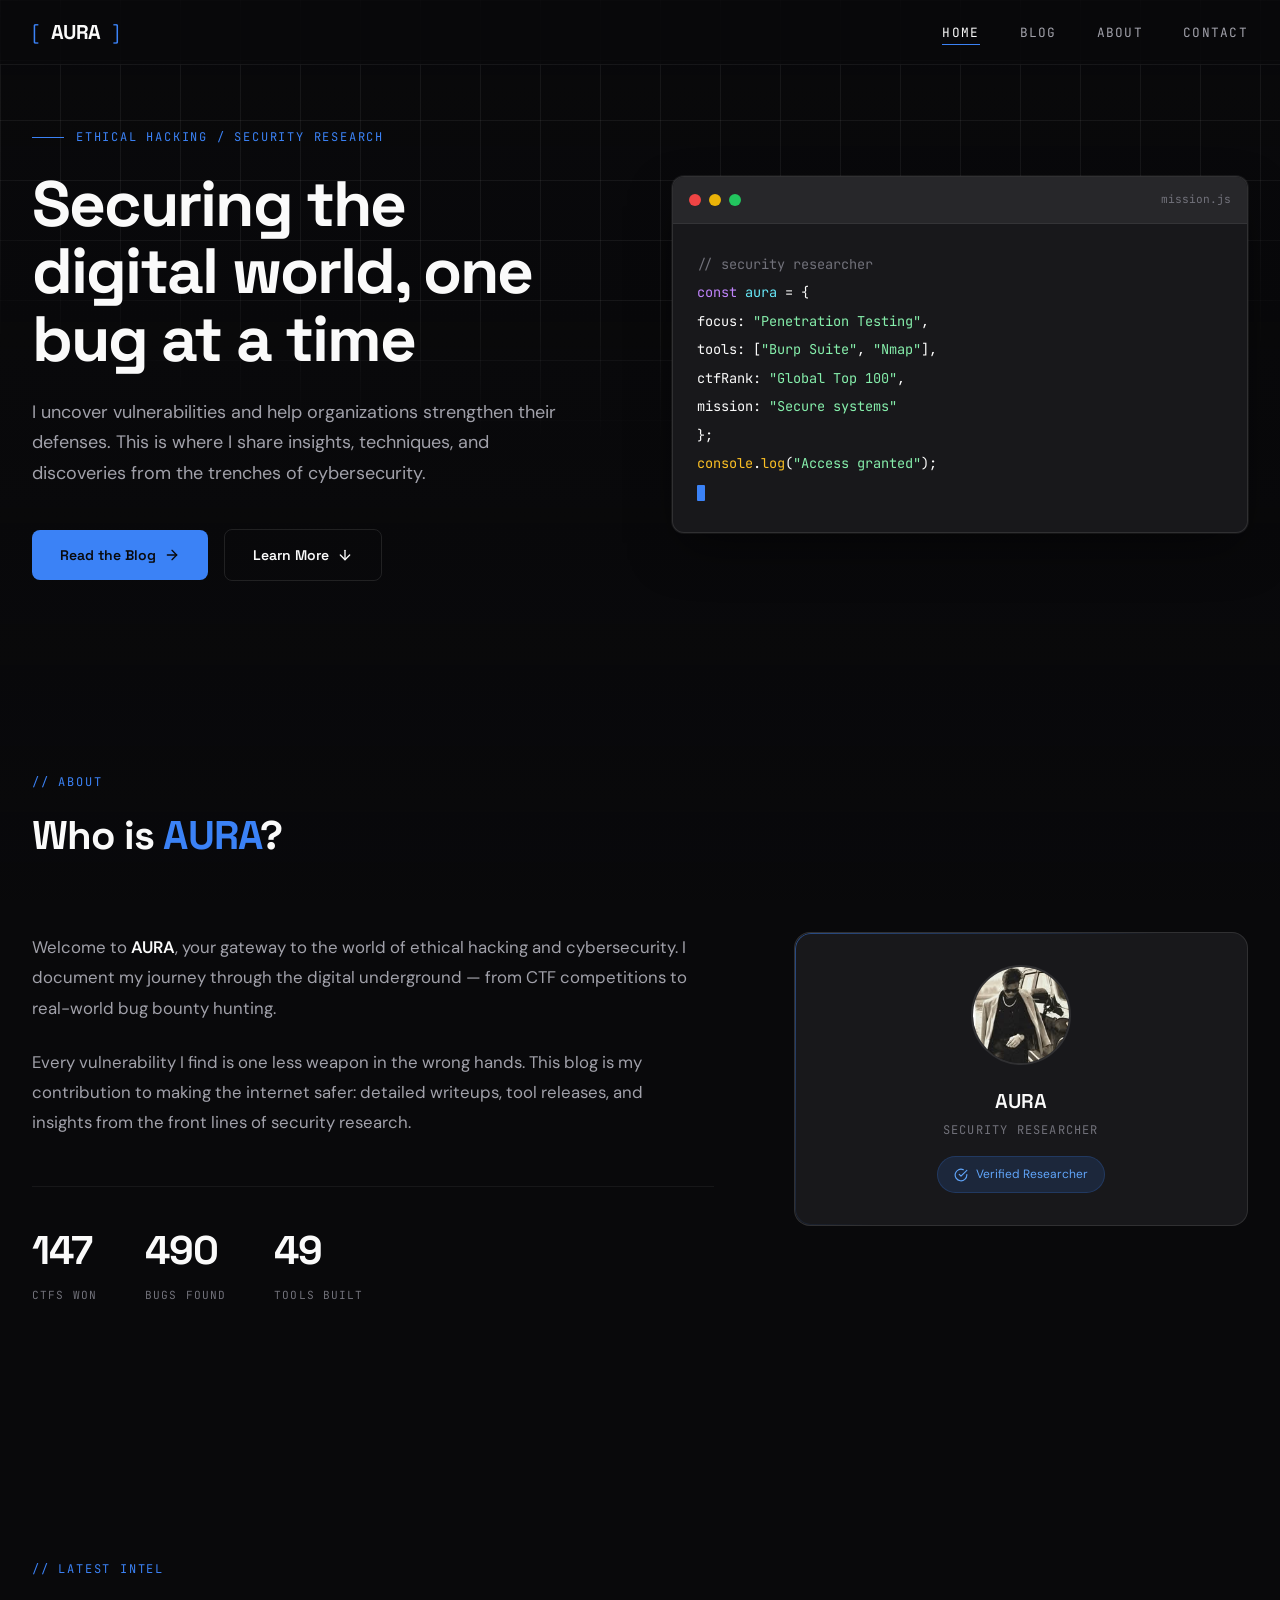
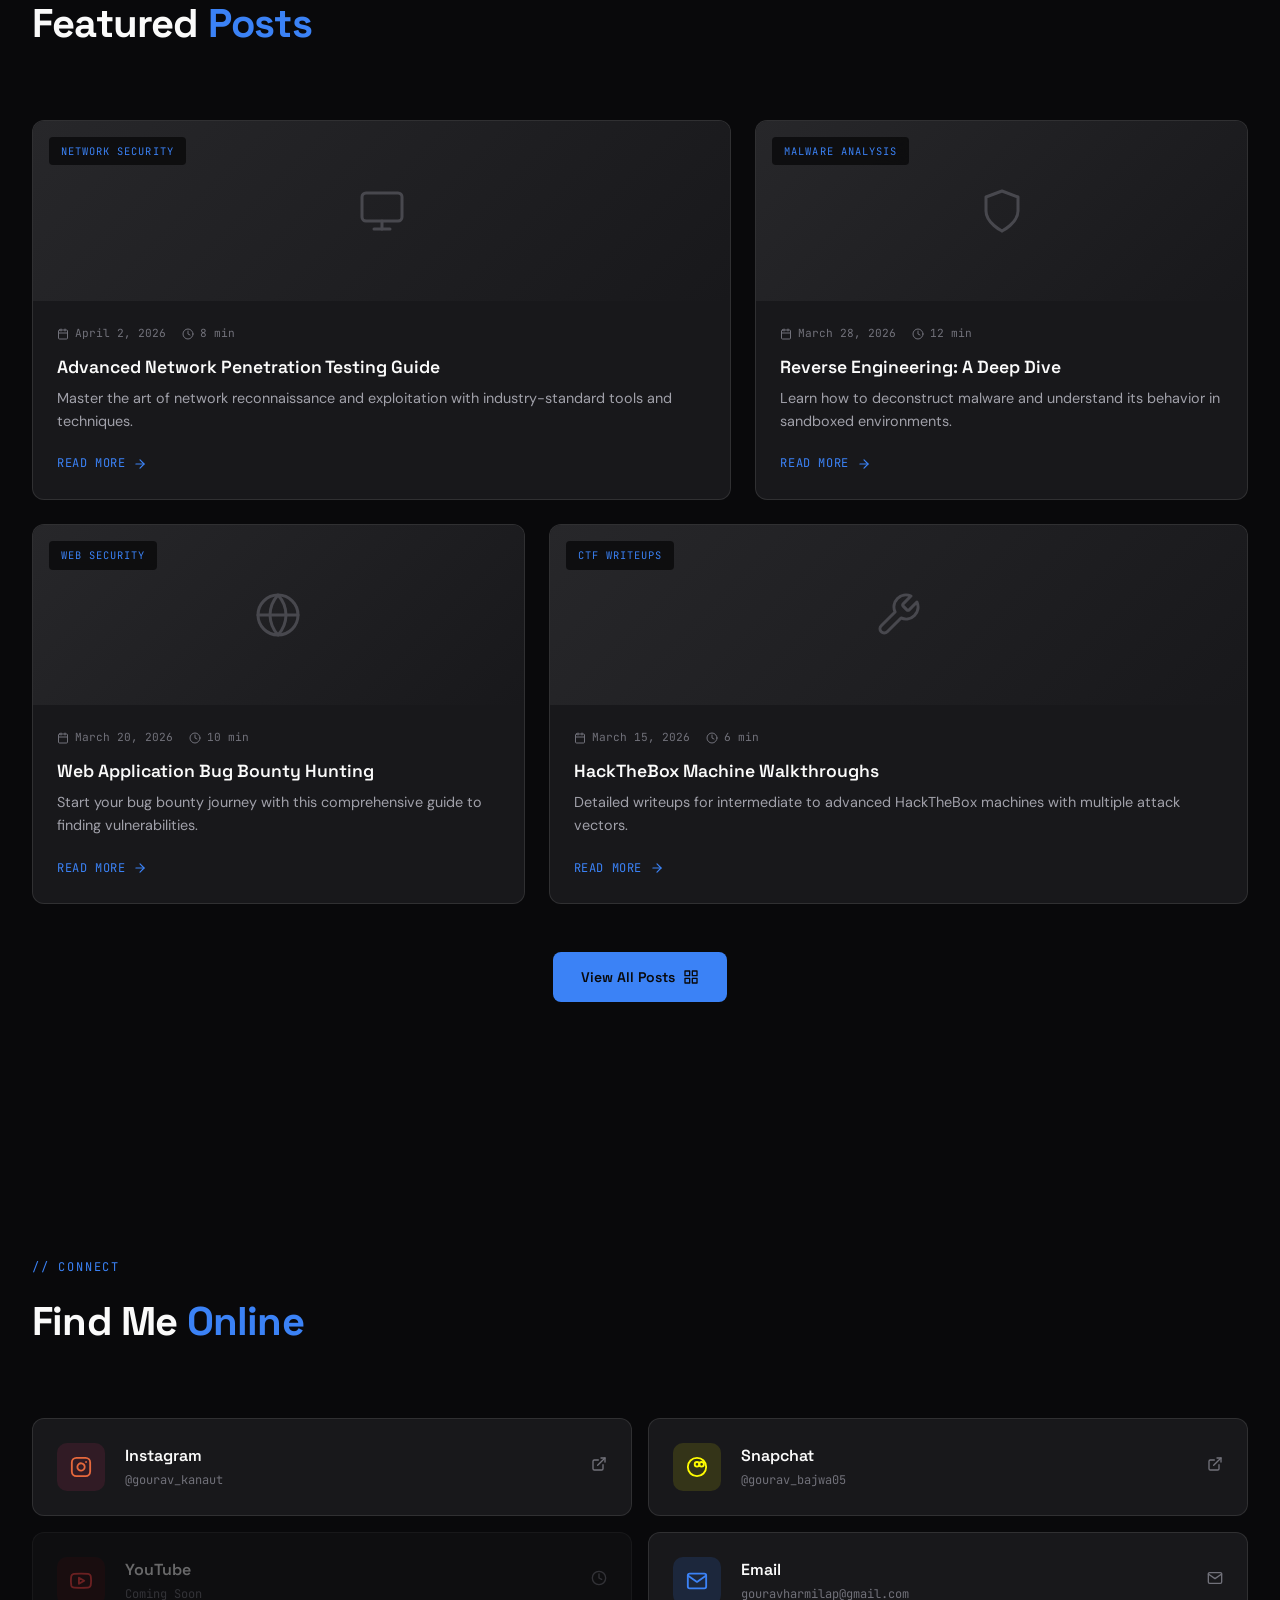
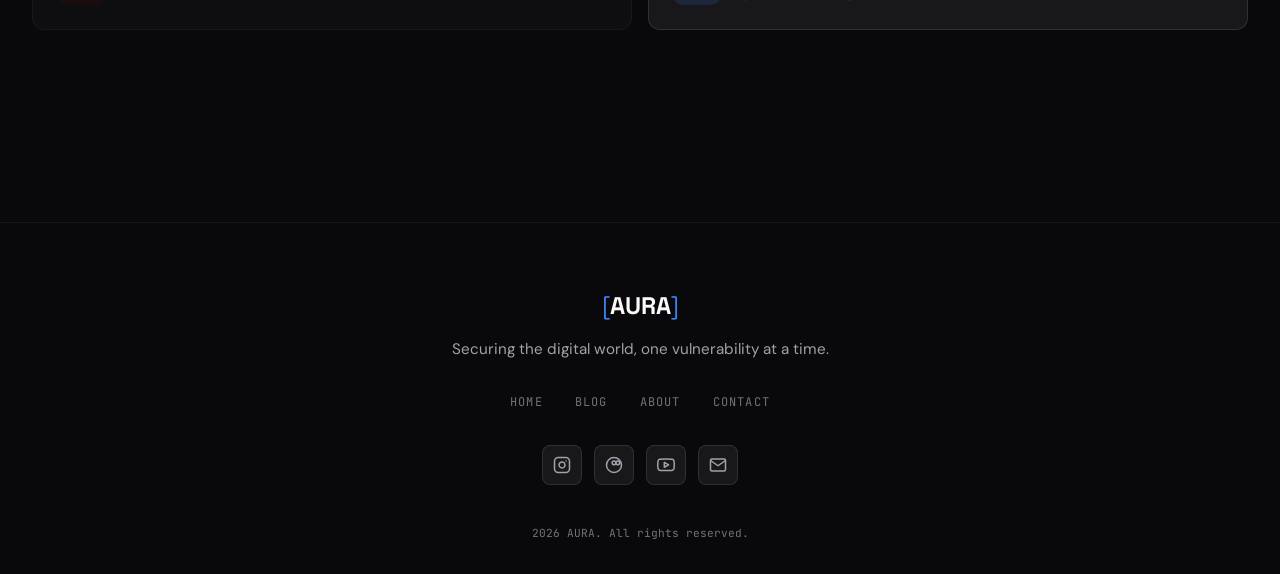
==== commit 776a6d8e: "Add files via upload" ====
--- a/index.html
+++ b/index.html
@@ -3,36 +3,26 @@
 <head>
     <meta charset="UTF-8">
     <meta name="viewport" content="width=device-width, initial-scale=1.0">
-    <title>AURA | Ethical Hacker Blog</title>
+    <title>AURA | Ethical Hacker</title>
     <link rel="stylesheet" href="styles.css">
-    <link href="https://fonts.googleapis.com/css2?family=Orbitron:wght@400;500;700;900&family=Share+Tech+Mono&family=Rajdhani:wght@300;400;500;600;700&display=swap" rel="stylesheet">
+    <link rel="preconnect" href="https://fonts.googleapis.com">
+    <link rel="preconnect" href="https://fonts.gstatic.com" crossorigin>
+    <link href="https://fonts.googleapis.com/css2?family=DM+Sans:wght@400;500;600;700&family=JetBrains+Mono:wght@400;500&family=Space+Grotesk:wght@500;600;700&display=swap" rel="stylesheet">
     <link rel="stylesheet" href="https://cdnjs.cloudflare.com/ajax/libs/font-awesome/6.4.0/css/all.min.css">
 </head>
 <body>
-    <!-- Animated Background -->
-    <div class="matrix-bg" id="matrixBg"></div>
-    <div class="grid-overlay"></div>
-
-    <!-- Navigation -->
+    <!-- Video Background -->
+    <video class="video-bg" autoplay muted loop playsinline>
+        <source src="hacker vid.mp4" type="video/mp4">
+    </video>
+    <div class="video-overlay"></div>
+    <!-- Subtle Grid Background -->
+    <div class="grid-bg"></div>
+
+    <!-- Navigation - Liquid Glass -->
     <nav class="navbar">
         <div class="nav-container">
             <a href="index.html" class="logo">
-                <div class="logo-cartoon">
-                    <svg class="hacker-cartoon-logo" viewBox="0 0 60 60" xmlns="http://www.w3.org/2000/svg">
-                        <!-- Hoodie -->
-                        <ellipse cx="30" cy="38" rx="18" ry="20" fill="#1a1a2e"/>
-                        <ellipse cx="30" cy="32" rx="16" ry="14" fill="#252540"/>
-                        <!-- Face shadow -->
-                        <ellipse cx="30" cy="35" rx="12" ry="10" fill="#0a0a15"/>
-                        <!-- Glowing eyes -->
-                        <ellipse cx="25" cy="34" rx="3" ry="2" fill="#00ff88" class="glow-eye"/>
-                        <ellipse cx="35" cy="34" rx="3" ry="2" fill="#00ff88" class="glow-eye"/>
-                        <!-- Visor/glasses -->
-                        <rect x="20" y="31" width="20" height="6" rx="3" fill="none" stroke="#00ff88" stroke-width="1.5" opacity="0.8"/>
-                        <!-- Hood opening -->
-                        <path d="M15 25 Q30 15 45 25" stroke="#00ff88" stroke-width="1" fill="none" opacity="0.5"/>
-                    </svg>
-                </div>
                 <span class="logo-bracket">[</span>
                 <span class="logo-text">AURA</span>
                 <span class="logo-bracket">]</span>
@@ -43,73 +33,65 @@
                 <li><a href="#about">About</a></li>
                 <li><a href="#contact">Contact</a></li>
             </ul>
-            <div class="nav-toggle">
+            <button class="nav-toggle" aria-label="Menu">
                 <span></span>
                 <span></span>
                 <span></span>
-            </div>
+            </button>
         </div>
     </nav>
 
-    <!-- Hero Section -->
+    <!-- Hero - Split Screen, Left Aligned -->
     <section class="hero">
         <div class="hero-content">
-            <div class="glitch-wrapper">
-                <h1 class="glitch" data-text="AURA">AURA</h1>
-            </div>
-            <p class="hero-subtitle">
-                <span class="terminal-type" data-text="> Welcome to the underground_"></span>
-            </p>
-            <div class="hero-tagline">
-                <span class="tag-line"><i class="fas fa-shield-halved"></i> Ethical Hacking</span>
-                <span class="tag-line"><i class="fas fa-code"></i> Cybersecurity</span>
-                <span class="tag-line"><i class="fas fa-lock"></i> Penetration Testing</span>
-            </div>
-            <div class="hero-buttons">
+            <p class="hero-eyebrow">Ethical Hacking / Security Research</p>
+            <h1 class="hero-title">Securing the digital world, one bug at a time</h1>
+            <p class="hero-subtitle">I uncover vulnerabilities and help organizations strengthen their defenses. This is where I share insights, techniques, and discoveries from the trenches of cybersecurity.</p>
+            <div class="hero-cta">
                 <a href="blog.html" class="btn btn-primary">
-                    <span>Explore Blogs</span>
-                    <i class="fas fa-arrow-right"></i>
+                    Read the Blog
+                    <svg xmlns="http://www.w3.org/2000/svg" viewBox="0 0 24 24" fill="none" stroke="currentColor" stroke-width="2" stroke-linecap="round" stroke-linejoin="round"><path d="M5 12h14"/><path d="m12 5 7 7-7 7"/></svg>
                 </a>
                 <a href="#about" class="btn btn-secondary">
-                    <span>Learn More</span>
-                    <i class="fas fa-chevron-down"></i>
+                    Learn More
+                    <svg xmlns="http://www.w3.org/2000/svg" viewBox="0 0 24 24" fill="none" stroke="currentColor" stroke-width="2" stroke-linecap="round" stroke-linejoin="round"><path d="M12 5v14"/><path d="m19 12-7 7-7-7"/></svg>
                 </a>
             </div>
         </div>
         <div class="hero-visual">
             <div class="code-window">
-                <div class="window-header">
-                    <span class="window-dot red"></span>
-                    <span class="window-dot yellow"></span>
-                    <span class="window-dot green"></span>
-                    <span class="window-title">aura@root:~#</span>
-                </div>
-                <div class="window-content">
-                    <div class="code-line"><span class="code-comment"># Welcome to AURA</span></div>
-                    <div class="code-line"><span class="code-keyword">const</span> <span class="code-var">hacker</span> = {</div>
-                    <div class="code-line">&nbsp;&nbsp;name: <span class="code-string">"AURA"</span>,</div>
-                    <div class="code-line">&nbsp;&nbsp;mission: <span class="code-string">"Secure the digital world"</span>,</div>
-                    <div class="code-line">&nbsp;&nbsp;skills: [<span class="code-string">"Penetration Testing"</span>, <span class="code-string">"CTF"</span>, <span class="code-string">"Malware Analysis"</span>]</div>
+                <div class="code-window-header">
+                    <span class="code-dot red"></span>
+                    <span class="code-dot yellow"></span>
+                    <span class="code-dot green"></span>
+                    <span class="code-title">mission.js</span>
+                </div>
+                <div class="code-body">
+                    <div class="code-line"><span class="code-comment">// security researcher</span></div>
+                    <div class="code-line"><span class="code-keyword">const</span> <span class="code-var">aura</span> = {</div>
+                    <div class="code-line">  focus: <span class="code-string">"Penetration Testing"</span>,</div>
+                    <div class="code-line">  tools: [<span class="code-string">"Burp Suite"</span>, <span class="code-string">"Nmap"</span>],</div>
+                    <div class="code-line">  ctfRank: <span class="code-string">"Global Top 100"</span>,</div>
+                    <div class="code-line">  mission: <span class="code-string">"Secure systems"</span></div>
                     <div class="code-line">};</div>
-                    <div class="code-line">&nbsp;</div>
-                    <div class="code-line"><span class="code-function">console.log</span>(<span class="code-string">"Access Granted"</span>);</div>
-                    <div class="cursor-blink">_</div>
+                    <div class="code-line"><span class="code-function">console</span>.<span class="code-function">log</span>(<span class="code-string">"Access granted"</span>);</div>
+                    <div class="code-line"><span class="cursor"></span></div>
                 </div>
             </div>
         </div>
     </section>
 
     <!-- About Section -->
-    <section class="about" id="about">
+    <section class="section about" id="about">
         <div class="section-header">
-            <span class="section-tag">// WHO AM I</span>
-            <h2 class="section-title">About <span class="highlight">AURA</span></h2>
-        </div>
-        <div class="about-content">
+            <p class="section-eyebrow">// about</p>
+            <h2 class="section-title">Who is <span class="accent">AURA</span>?</h2>
+        </div>
+        <div class="about-grid">
             <div class="about-text">
-                <p>Welcome to <strong>AURA</strong>, your gateway to the world of ethical hacking and cybersecurity. Here, I share my journey, discoveries, and insights from the dark corners of the digital realm.</p>
-                <p>With a passion for uncovering vulnerabilities and securing systems, AURA serves as a platform to educate, inspire, and connect with fellow security enthusiasts. Every exploit taught here is one less vulnerability in the wild.</p>
-                <div class="about-stats">
+                <p>Welcome to <strong>AURA</strong>, your gateway to the world of ethical hacking and cybersecurity. I document my journey through the digital underground — from CTF competitions to real-world bug bounty hunting.</p>
+                <p>Every vulnerability I find is one less weapon in the wrong hands. This blog is my contribution to making the internet safer: detailed writeups, tool releases, and insights from the front lines of security research.</p>
+                <div class="stats-row">
                     <div class="stat-item">
                         <span class="stat-number" data-count="150">0</span>
                         <span class="stat-label">CTFs Won</span>
@@ -120,146 +102,205 @@
                     </div>
                     <div class="stat-item">
                         <span class="stat-number" data-count="50">0</span>
-                        <span class="stat-label">Tools Created</span>
-                    </div>
-                </div>
-            </div>
-            <div class="about-visual">
-                <div class="profile-card">
-                    <div class="profile-image-wrapper">
-                        <img src="648527526_17854721898677856_1191413155906682444_n.jpg" alt="AURA Profile" class="profile-image">
-                    </div>
-                    <h3>AURA</h3>
-                    <p class="profile-role">Ethical Hacker</p>
-                    <div class="profile-badge">
-                        <i class="fas fa-check-circle"></i> Verified Security Researcher
-                    </div>
+                        <span class="stat-label">Tools Built</span>
+                    </div>
+                </div>
+            </div>
+            <div class="profile-card">
+                <img src="648527526_17854721898677856_1191413155906682444_n.jpg" alt="AURA" class="profile-img">
+                <h3 class="profile-name">AURA</h3>
+                <p class="profile-role">Security Researcher</p>
+                <div class="profile-badge">
+                    <svg xmlns="http://www.w3.org/2000/svg" viewBox="0 0 24 24" fill="none" stroke="currentColor" stroke-width="2" stroke-linecap="round" stroke-linejoin="round"><path d="M22 11.08V12a10 10 0 1 1-5.93-9.14"/><polyline points="22 4 12 14.01 9 11.01"/></svg>
+                    Verified Researcher
                 </div>
             </div>
         </div>
     </section>
 
-    <!-- Featured Posts Section -->
-    <section class="featured" id="featured">
+    <!-- Featured Posts - Asymmetric Zig-Zag Grid -->
+    <section class="section featured" id="featured">
         <div class="section-header">
-            <span class="section-tag">// LATEST INTEL</span>
-            <h2 class="section-title">Featured <span class="highlight">Posts</span></h2>
+            <p class="section-eyebrow">// latest intel</p>
+            <h2 class="section-title">Featured <span class="accent">Posts</span></h2>
         </div>
         <div class="posts-grid">
-            <article class="post-card" data-aos="fade-up">
+            <article class="post-card reveal">
                 <div class="post-image">
-                    <div class="post-overlay">
-                        <span class="post-category">Network Security</span>
-                    </div>
-                    <div class="post-icon"><i class="fas fa-network-wired"></i></div>
-                </div>
-                <div class="post-content">
+                    <svg xmlns="http://www.w3.org/2000/svg" viewBox="0 0 24 24" fill="none" stroke="currentColor" stroke-width="1.5" stroke-linecap="round" stroke-linejoin="round"><rect x="2" y="3" width="20" height="14" rx="2"/><path d="M8 21h8"/><path d="M12 17v4"/></svg>
+                    <span class="post-cat">Network Security</span>
+                </div>
+                <div class="post-body">
                     <div class="post-meta">
-                        <span><i class="far fa-calendar"></i> April 2, 2026</span>
-                        <span><i class="far fa-clock"></i> 8 min read</span>
+                        <span>
+                            <svg xmlns="http://www.w3.org/2000/svg" viewBox="0 0 24 24" fill="none" stroke="currentColor" stroke-width="2" stroke-linecap="round" stroke-linejoin="round"><rect x="3" y="4" width="18" height="18" rx="2" ry="2"/><line x1="16" y1="2" x2="16" y2="6"/><line x1="8" y1="2" x2="8" y2="6"/><line x1="3" y1="10" x2="21" y2="10"/></svg>
+                            April 2, 2026
+                        </span>
+                        <span>
+                            <svg xmlns="http://www.w3.org/2000/svg" viewBox="0 0 24 24" fill="none" stroke="currentColor" stroke-width="2" stroke-linecap="round" stroke-linejoin="round"><circle cx="12" cy="12" r="10"/><polyline points="12 6 12 12 16 14"/></svg>
+                            8 min
+                        </span>
                     </div>
                     <h3 class="post-title">Advanced Network Penetration Testing Guide</h3>
-                    <p class="post-excerpt">Master the art of network reconnaissance and exploitation with industry-standard tools...</p>
-                    <a href="blog.html" class="post-link">Read More <i class="fas fa-arrow-right"></i></a>
+                    <p class="post-excerpt">Master the art of network reconnaissance and exploitation with industry-standard tools and techniques.</p>
+                    <a href="blog.html" class="post-link">
+                        Read More
+                        <svg xmlns="http://www.w3.org/2000/svg" viewBox="0 0 24 24" fill="none" stroke="currentColor" stroke-width="2" stroke-linecap="round" stroke-linejoin="round"><path d="M5 12h14"/><path d="m12 5 7 7-7 7"/></svg>
+                    </a>
                 </div>
             </article>
 
-            <article class="post-card" data-aos="fade-up" data-aos-delay="100">
+            <article class="post-card reveal">
                 <div class="post-image">
-                    <div class="post-overlay">
-                        <span class="post-category">Malware Analysis</span>
-                    </div>
-                    <div class="post-icon"><i class="fas fa-virus"></i></div>
-                </div>
-                <div class="post-content">
+                    <svg xmlns="http://www.w3.org/2000/svg" viewBox="0 0 24 24" fill="none" stroke="currentColor" stroke-width="1.5" stroke-linecap="round" stroke-linejoin="round"><path d="M12 22s8-4 8-10V5l-8-3-8 3v7c0 6 8 10 8 10"/></svg>
+                    <span class="post-cat">Malware Analysis</span>
+                </div>
+                <div class="post-body">
                     <div class="post-meta">
-                        <span><i class="far fa-calendar"></i> March 28, 2026</span>
-                        <span><i class="far fa-clock"></i> 12 min read</span>
+                        <span>
+                            <svg xmlns="http://www.w3.org/2000/svg" viewBox="0 0 24 24" fill="none" stroke="currentColor" stroke-width="2" stroke-linecap="round" stroke-linejoin="round"><rect x="3" y="4" width="18" height="18" rx="2" ry="2"/><line x1="16" y1="2" x2="16" y2="6"/><line x1="8" y1="2" x2="8" y2="6"/><line x1="3" y1="10" x2="21" y2="10"/></svg>
+                            March 28, 2026
+                        </span>
+                        <span>
+                            <svg xmlns="http://www.w3.org/2000/svg" viewBox="0 0 24 24" fill="none" stroke="currentColor" stroke-width="2" stroke-linecap="round" stroke-linejoin="round"><circle cx="12" cy="12" r="10"/><polyline points="12 6 12 12 16 14"/></svg>
+                            12 min
+                        </span>
                     </div>
                     <h3 class="post-title">Reverse Engineering: A Deep Dive</h3>
-                    <p class="post-excerpt">Learn how to deconstruct malware and understand its behavior in sandboxed environments...</p>
-                    <a href="blog.html" class="post-link">Read More <i class="fas fa-arrow-right"></i></a>
+                    <p class="post-excerpt">Learn how to deconstruct malware and understand its behavior in sandboxed environments.</p>
+                    <a href="blog.html" class="post-link">
+                        Read More
+                        <svg xmlns="http://www.w3.org/2000/svg" viewBox="0 0 24 24" fill="none" stroke="currentColor" stroke-width="2" stroke-linecap="round" stroke-linejoin="round"><path d="M5 12h14"/><path d="m12 5 7 7-7 7"/></svg>
+                    </a>
                 </div>
             </article>
 
-            <article class="post-card" data-aos="fade-up" data-aos-delay="200">
+            <article class="post-card reveal">
                 <div class="post-image">
-                    <div class="post-overlay">
-                        <span class="post-category">Web Security</span>
-                    </div>
-                    <div class="post-icon"><i class="fas fa-globe"></i></div>
-                </div>
-                <div class="post-content">
+                    <svg xmlns="http://www.w3.org/2000/svg" viewBox="0 0 24 24" fill="none" stroke="currentColor" stroke-width="1.5" stroke-linecap="round" stroke-linejoin="round"><circle cx="12" cy="12" r="10"/><line x1="2" y1="12" x2="22" y2="12"/><path d="M12 2a15.3 15.3 0 0 1 4 10 15.3 15.3 0 0 1-4 10 15.3 15.3 0 0 1-4-10 15.3 15.3 0 0 1 4-10z"/></svg>
+                    <span class="post-cat">Web Security</span>
+                </div>
+                <div class="post-body">
                     <div class="post-meta">
-                        <span><i class="far fa-calendar"></i> March 20, 2026</span>
-                        <span><i class="far fa-clock"></i> 10 min read</span>
+                        <span>
+                            <svg xmlns="http://www.w3.org/2000/svg" viewBox="0 0 24 24" fill="none" stroke="currentColor" stroke-width="2" stroke-linecap="round" stroke-linejoin="round"><rect x="3" y="4" width="18" height="18" rx="2" ry="2"/><line x1="16" y1="2" x2="16" y2="6"/><line x1="8" y1="2" x2="8" y2="6"/><line x1="3" y1="10" x2="21" y2="10"/></svg>
+                            March 20, 2026
+                        </span>
+                        <span>
+                            <svg xmlns="http://www.w3.org/2000/svg" viewBox="0 0 24 24" fill="none" stroke="currentColor" stroke-width="2" stroke-linecap="round" stroke-linejoin="round"><circle cx="12" cy="12" r="10"/><polyline points="12 6 12 12 16 14"/></svg>
+                            10 min
+                        </span>
                     </div>
                     <h3 class="post-title">Web Application Bug Bounty Hunting</h3>
-                    <p class="post-excerpt">Start your bug bounty journey with this comprehensive guide to finding vulnerabilities...</p>
-                    <a href="blog.html" class="post-link">Read More <i class="fas fa-arrow-right"></i></a>
+                    <p class="post-excerpt">Start your bug bounty journey with this comprehensive guide to finding vulnerabilities.</p>
+                    <a href="blog.html" class="post-link">
+                        Read More
+                        <svg xmlns="http://www.w3.org/2000/svg" viewBox="0 0 24 24" fill="none" stroke="currentColor" stroke-width="2" stroke-linecap="round" stroke-linejoin="round"><path d="M5 12h14"/><path d="m12 5 7 7-7 7"/></svg>
+                    </a>
+                </div>
+            </article>
+
+            <article class="post-card reveal">
+                <div class="post-image">
+                    <svg xmlns="http://www.w3.org/2000/svg" viewBox="0 0 24 24" fill="none" stroke="currentColor" stroke-width="1.5" stroke-linecap="round" stroke-linejoin="round"><path d="M14.7 6.3a1 1 0 0 0 0 1.4l1.6 1.6a1 1 0 0 0 1.4 0l3.77-3.77a6 6 0 0 1-7.94 7.94l-6.91 6.91a2.12 2.12 0 0 1-3-3l6.91-6.91a6 6 0 0 1 7.94-7.94l-3.76 3.76z"/></svg>
+                    <span class="post-cat">CTF Writeups</span>
+                </div>
+                <div class="post-body">
+                    <div class="post-meta">
+                        <span>
+                            <svg xmlns="http://www.w3.org/2000/svg" viewBox="0 0 24 24" fill="none" stroke="currentColor" stroke-width="2" stroke-linecap="round" stroke-linejoin="round"><rect x="3" y="4" width="18" height="18" rx="2" ry="2"/><line x1="16" y1="2" x2="16" y2="6"/><line x1="8" y1="2" x2="8" y2="6"/><line x1="3" y1="10" x2="21" y2="10"/></svg>
+                            March 15, 2026
+                        </span>
+                        <span>
+                            <svg xmlns="http://www.w3.org/2000/svg" viewBox="0 0 24 24" fill="none" stroke="currentColor" stroke-width="2" stroke-linecap="round" stroke-linejoin="round"><circle cx="12" cy="12" r="10"/><polyline points="12 6 12 12 16 14"/></svg>
+                            6 min
+                        </span>
+                    </div>
+                    <h3 class="post-title">HackTheBox Machine Walkthroughs</h3>
+                    <p class="post-excerpt">Detailed writeups for intermediate to advanced HackTheBox machines with multiple attack vectors.</p>
+                    <a href="blog.html" class="post-link">
+                        Read More
+                        <svg xmlns="http://www.w3.org/2000/svg" viewBox="0 0 24 24" fill="none" stroke="currentColor" stroke-width="2" stroke-linecap="round" stroke-linejoin="round"><path d="M5 12h14"/><path d="m12 5 7 7-7 7"/></svg>
+                    </a>
                 </div>
             </article>
         </div>
         <div class="section-cta">
             <a href="blog.html" class="btn btn-primary">
-                <span>View All Posts</span>
-                <i class="fas fa-th"></i>
+                View All Posts
+                <svg xmlns="http://www.w3.org/2000/svg" viewBox="0 0 24 24" fill="none" stroke="currentColor" stroke-width="2" stroke-linecap="round" stroke-linejoin="round"><rect x="3" y="3" width="7" height="7"/><rect x="14" y="3" width="7" height="7"/><rect x="14" y="14" width="7" height="7"/><rect x="3" y="14" width="7" height="7"/></svg>
             </a>
         </div>
     </section>
 
     <!-- Social Media Section -->
-    <section class="social" id="contact">
+    <section class="section social" id="contact">
         <div class="section-header">
-            <span class="section-tag">// CONNECT WITH ME</span>
-            <h2 class="section-title">Social <span class="highlight">Media</span></h2>
+            <p class="section-eyebrow">// connect</p>
+            <h2 class="section-title">Find Me <span class="accent">Online</span></h2>
         </div>
         <div class="social-grid">
-            <a href="https://instagram.com/gourav_kanaut" target="_blank" class="social-card instagram">
-                <div class="social-icon"><i class="fab fa-instagram"></i></div>
+            <a href="https://instagram.com/gourav_kanaut" target="_blank" rel="noopener" class="social-card instagram">
+                <div class="social-icon">
+                    <svg xmlns="http://www.w3.org/2000/svg" viewBox="0 0 24 24" fill="none" stroke="currentColor" stroke-width="2" stroke-linecap="round" stroke-linejoin="round"><rect x="2" y="2" width="20" height="20" rx="5" ry="5"/><path d="M16 11.37A4 4 0 1 1 12.63 8 4 4 0 0 1 16 11.37z"/><line x1="17.5" y1="6.5" x2="17.51" y2="6.5"/></svg>
+                </div>
                 <div class="social-info">
                     <h3>Instagram</h3>
                     <p>@gourav_kanaut</p>
                 </div>
-                <div class="social-arrow"><i class="fas fa-external-link-alt"></i></div>
-            </a>
-
-            <a href="https://snapchat.com/add/gourav_bajwa05" target="_blank" class="social-card snapchat">
-                <div class="social-icon"><i class="fab fa-snapchat-ghost"></i></div>
+                <div class="social-arrow">
+                    <svg xmlns="http://www.w3.org/2000/svg" viewBox="0 0 24 24" fill="none" stroke="currentColor" stroke-width="2" stroke-linecap="round" stroke-linejoin="round"><path d="M18 13v6a2 2 0 0 1-2 2H5a2 2 0 0 1-2-2V8a2 2 0 0 1 2-2h6"/><polyline points="15 3 21 3 21 9"/><line x1="10" y1="14" x2="21" y2="3"/></svg>
+                </div>
+            </a>
+
+            <a href="https://snapchat.com/add/gourav_bajwa05" target="_blank" rel="noopener" class="social-card snapchat">
+                <div class="social-icon">
+                    <svg xmlns="http://www.w3.org/2000/svg" viewBox="0 0 24 24" fill="none" stroke="currentColor" stroke-width="2" stroke-linecap="round" stroke-linejoin="round"><path d="M12 2C6.48 2 2 6.48 2 12s4.48 10 10 10 10-4.48 10-10S17.52 2 12 2z"/><path d="M9.5 9c0 1.38 1.12 2.5 2.5 2.5s2.5-1.12 2.5-2.5S13.38 6.5 12 6.5 9.5 7.62 9.5 9z"/><path d="M14.5 9c0 1.38 1.12 2.5 2.5 2.5s2.5-1.12 2.5-2.5S18.38 6.5 17 6.5 14.5 7.62 14.5 9z"/></svg>
+                </div>
                 <div class="social-info">
                     <h3>Snapchat</h3>
                     <p>@gourav_bajwa05</p>
                 </div>
-                <div class="social-arrow"><i class="fas fa-external-link-alt"></i></div>
+                <div class="social-arrow">
+                    <svg xmlns="http://www.w3.org/2000/svg" viewBox="0 0 24 24" fill="none" stroke="currentColor" stroke-width="2" stroke-linecap="round" stroke-linejoin="round"><path d="M18 13v6a2 2 0 0 1-2 2H5a2 2 0 0 1-2-2V8a2 2 0 0 1 2-2h6"/><polyline points="15 3 21 3 21 9"/><line x1="10" y1="14" x2="21" y2="3"/></svg>
+                </div>
             </a>
 
             <a href="#" class="social-card youtube disabled">
-                <div class="social-icon"><i class="fab fa-youtube"></i></div>
+                <div class="social-icon">
+                    <svg xmlns="http://www.w3.org/2000/svg" viewBox="0 0 24 24" fill="none" stroke="currentColor" stroke-width="2" stroke-linecap="round" stroke-linejoin="round"><path d="M22.54 6.42a2.78 2.78 0 0 0-1.94-2C18.88 4 12 4 12 4s-6.88 0-8.6.46a2.78 2.78 0 0 0-1.94 2A29 29 0 0 0 1 11.75a29 29 0 0 0 .46 5.33A2.78 2.78 0 0 0 3.4 19c1.72.46 8.6.46 8.6.46s6.88 0 8.6-.46a2.78 2.78 0 0 0 1.94-2 29 29 0 0 0 .46-5.25 29 29 0 0 0-.46-5.33z"/><polygon points="9.75 15.02 15.5 11.75 9.75 8.48 9.75 15.02"/></svg>
+                </div>
                 <div class="social-info">
                     <h3>YouTube</h3>
                     <p>Coming Soon</p>
                 </div>
-                <div class="social-arrow"><i class="fas fa-clock"></i></div>
+                <div class="social-arrow">
+                    <svg xmlns="http://www.w3.org/2000/svg" viewBox="0 0 24 24" fill="none" stroke="currentColor" stroke-width="2" stroke-linecap="round" stroke-linejoin="round"><circle cx="12" cy="12" r="10"/><polyline points="12 6 12 12 16 14"/></svg>
+                </div>
             </a>
 
             <a href="mailto:gouravharmilap@gmail.com" class="social-card email">
-                <div class="social-icon"><i class="fas fa-envelope"></i></div>
+                <div class="social-icon">
+                    <svg xmlns="http://www.w3.org/2000/svg" viewBox="0 0 24 24" fill="none" stroke="currentColor" stroke-width="2" stroke-linecap="round" stroke-linejoin="round"><path d="M4 4h16c1.1 0 2 .9 2 2v12c0 1.1-.9 2-2 2H4c-1.1 0-2-.9-2-2V6c0-1.1.9-2 2-2z"/><polyline points="22,6 12,13 2,6"/></svg>
+                </div>
                 <div class="social-info">
                     <h3>Email</h3>
                     <p>gouravharmilap@gmail.com</p>
                 </div>
-                <div class="social-arrow"><i class="fas fa-external-link-alt"></i></div>
+                <div class="social-arrow">
+                    <svg xmlns="http://www.w3.org/2000/svg" viewBox="0 0 24 24" fill="none" stroke="currentColor" stroke-width="2" stroke-linecap="round" stroke-linejoin="round"><path d="M4 4h16c1.1 0 2 .9 2 2v12c0 1.1-.9 2-2 2H4c-1.1 0-2-.9-2-2V6c0-1.1.9-2 2-2z"/><polyline points="22,6 12,13 2,6"/></svg>
+                </div>
             </a>
         </div>
     </section>
 
     <!-- Footer -->
     <footer class="footer">
-        <div class="footer-content">
+        <div class="footer-inner">
             <div class="footer-logo">
                 <span class="logo-bracket">[</span>AURA<span class="logo-bracket">]</span>
             </div>
-            <p class="footer-text">Securing the digital world, one vulnerability at a time.</p>
+            <p class="footer-tagline">Securing the digital world, one vulnerability at a time.</p>
             <div class="footer-links">
                 <a href="index.html">Home</a>
                 <a href="blog.html">Blog</a>
@@ -267,42 +308,22 @@
                 <a href="#contact">Contact</a>
             </div>
             <div class="footer-social">
-                <a href="https://instagram.com/gourav_kanaut" target="_blank"><i class="fab fa-instagram"></i></a>
-                <a href="https://snapchat.com/add/gourav_bajwa05" target="_blank"><i class="fab fa-snapchat-ghost"></i></a>
-                <a href="#"><i class="fab fa-youtube"></i></a>
-                <a href="mailto:gouravharmilap@gmail.com"><i class="fas fa-envelope"></i></a>
-            </div>
-            <p class="footer-copy">&copy; 2026 AURA. All rights reserved. | <span class="highlight">Ethical Hacking Blog</span></p>
+                <a href="https://instagram.com/gourav_kanaut" target="_blank" rel="noopener" aria-label="Instagram">
+                    <svg xmlns="http://www.w3.org/2000/svg" viewBox="0 0 24 24" fill="none" stroke="currentColor" stroke-width="2" stroke-linecap="round" stroke-linejoin="round"><rect x="2" y="2" width="20" height="20" rx="5" ry="5"/><path d="M16 11.37A4 4 0 1 1 12.63 8 4 4 0 0 1 16 11.37z"/><line x1="17.5" y1="6.5" x2="17.51" y2="6.5"/></svg>
+                </a>
+                <a href="https://snapchat.com/add/gourav_bajwa05" target="_blank" rel="noopener" aria-label="Snapchat">
+                    <svg xmlns="http://www.w3.org/2000/svg" viewBox="0 0 24 24" fill="none" stroke="currentColor" stroke-width="2" stroke-linecap="round" stroke-linejoin="round"><path d="M12 2C6.48 2 2 6.48 2 12s4.48 10 10 10 10-4.48 10-10S17.52 2 12 2z"/><path d="M9.5 9c0 1.38 1.12 2.5 2.5 2.5s2.5-1.12 2.5-2.5S13.38 6.5 12 6.5 9.5 7.62 9.5 9z"/><path d="M14.5 9c0 1.38 1.12 2.5 2.5 2.5s2.5-1.12 2.5-2.5S18.38 6.5 17 6.5 14.5 7.62 14.5 9z"/></svg>
+                </a>
+                <a href="#" aria-label="YouTube">
+                    <svg xmlns="http://www.w3.org/2000/svg" viewBox="0 0 24 24" fill="none" stroke="currentColor" stroke-width="2" stroke-linecap="round" stroke-linejoin="round"><path d="M22.54 6.42a2.78 2.78 0 0 0-1.94-2C18.88 4 12 4 12 4s-6.88 0-8.6.46a2.78 2.78 0 0 0-1.94 2A29 29 0 0 0 1 11.75a29 29 0 0 0 .46 5.33A2.78 2.78 0 0 0 3.4 19c1.72.46 8.6.46 8.6.46s6.88 0 8.6-.46a2.78 2.78 0 0 0 1.94-2 29 29 0 0 0 .46-5.25 29 29 0 0 0-.46-5.33z"/><polygon points="9.75 15.02 15.5 11.75 9.75 8.48 9.75 15.02"/></svg>
+                </a>
+                <a href="mailto:gouravharmilap@gmail.com" aria-label="Email">
+                    <svg xmlns="http://www.w3.org/2000/svg" viewBox="0 0 24 24" fill="none" stroke="currentColor" stroke-width="2" stroke-linecap="round" stroke-linejoin="round"><path d="M4 4h16c1.1 0 2 .9 2 2v12c0 1.1-.9 2-2 2H4c-1.1 0-2-.9-2-2V6c0-1.1.9-2 2-2z"/><polyline points="22,6 12,13 2,6"/></svg>
+                </a>
+            </div>
+            <p class="footer-copy">2026 AURA. All rights reserved.</p>
         </div>
     </footer>
-
-    <!-- Floating Hacker Doll -->
-    <div class="corner-hacker" id="cornerHacker">
-        <svg viewBox="0 0 100 140" xmlns="http://www.w3.org/2000/svg">
-            <!-- Body sitting -->
-            <ellipse cx="50" cy="110" rx="30" ry="25" fill="#1a1a2e"/>
-            <!-- Legs crossed -->
-            <ellipse cx="35" cy="130" rx="15" ry="8" fill="#12121a" stroke="#00ff88" stroke-width="1"/>
-            <ellipse cx="65" cy="130" rx="15" ry="8" fill="#12121a" stroke="#00ff88" stroke-width="1"/>
-            <!-- Head -->
-            <circle cx="50" cy="60" r="30" fill="#1a1a2e"/>
-            <!-- Hoodie top -->
-            <path d="M20 60 Q50 25 80 60" fill="#252540"/>
-            <!-- Face (dark) -->
-            <circle cx="50" cy="65" r="22" fill="#0a0a15"/>
-            <!-- Glowing eyes that follow cursor -->
-            <ellipse cx="40" cy="62" rx="5" ry="4" fill="#00ff88" class="hacker-eyes" id="hackerEyeLeft"/>
-            <ellipse cx="60" cy="62" rx="5" ry="4" fill="#00ff88" class="hacker-eyes" id="hackerEyeRight"/>
-            <!-- Visor/glasses frame -->
-            <rect x="30" y="55" width="40" height="14" rx="5" fill="none" stroke="#00ff88" stroke-width="2" opacity="0.8"/>
-            <!-- Hood strings -->
-            <line x1="42" y1="35" x2="38" y2="45" stroke="#00ff88" stroke-width="2" opacity="0.6"/>
-            <line x1="58" y1="35" x2="62" y2="45" stroke="#00ff88" stroke-width="2" opacity="0.6"/>
-            <!-- Arms/hands on lap -->
-            <ellipse cx="30" cy="100" rx="10" ry="6" fill="#252540"/>
-            <ellipse cx="70" cy="100" rx="10" ry="6" fill="#252540"/>
-        </svg>
-    </div>
 
     <script src="script.js"></script>
 </body>
--- a/styles.css
+++ b/styles.css
@@ -1,30 +1,47 @@
 /* ==========================================
-   AURA - Ethical Hacker Blog Styles
+   AURA - Ethical Hacker Blog
+   Design-Taste-Frontend Redesign
    ========================================== */
 
-/* CSS Variables */
+/* CSS Variables - Refined Palette */
 :root {
-    --primary: #00ff88;
-    --primary-dark: #00cc6a;
-    --secondary: #ff0055;
-    --accent: #00d4ff;
-    --bg-dark: #0a0a0f;
-    --bg-card: #12121a;
-    --bg-card-hover: #1a1a25;
-    --text-primary: #ffffff;
-    --text-secondary: #a0a0b0;
-    --text-muted: #606070;
-    --border-color: #2a2a3a;
-    --gradient-primary: linear-gradient(135deg, #00ff88, #00d4ff);
-    --gradient-secondary: linear-gradient(135deg, #ff0055, #ff8800);
-    --shadow-glow: 0 0 30px rgba(0, 255, 136, 0.3);
-    --font-display: 'Orbitron', sans-serif;
-    --font-mono: 'Share Tech Mono', monospace;
-    --font-body: 'Rajdhani', sans-serif;
-}
-
-/* Reset & Base */
-* {
+    /* Slate/Zinc Base - No pure black */
+    --bg-base: #09090b;
+    --bg-elevated: #18181b;
+    --bg-card: #27272a;
+    --bg-card-hover: #3f3f46;
+
+    /* Borders */
+    --border-subtle: rgba(255, 255, 255, 0.06);
+    --border-default: rgba(255, 255, 255, 0.1);
+    --border-strong: rgba(255, 255, 255, 0.15);
+
+    /* Text */
+    --text-primary: #fafafa;
+    --text-secondary: #a1a1aa;
+    --text-muted: #71717a;
+
+    /* Single Accent - Electric Blue, saturation < 80% */
+    --accent: #3b82f6;
+    --accent-hover: #60a5fa;
+    --accent-muted: rgba(59, 130, 246, 0.15);
+    --accent-glow: rgba(59, 130, 246, 0.2);
+
+    /* Typography */
+    --font-display: 'Space Grotesk', system-ui, sans-serif;
+    --font-body: 'DM Sans', system-ui, sans-serif;
+    --font-mono: 'JetBrains Mono', 'Fira Code', monospace;
+
+    /* Spacing */
+    --section-padding: clamp(4rem, 10vw, 8rem);
+
+    /* Motion */
+    --ease-spring: cubic-bezier(0.34, 1.56, 0.64, 1);
+    --ease-smooth: cubic-bezier(0.4, 0, 0.2, 1);
+}
+
+/* Reset */
+*, *::before, *::after {
     margin: 0;
     padding: 0;
     box-sizing: border-box;
@@ -36,159 +53,142 @@
 
 body {
     font-family: var(--font-body);
-    background-color: var(--bg-dark);
+    background-color: var(--bg-base);
     color: var(--text-primary);
     line-height: 1.6;
     overflow-x: hidden;
+    -webkit-font-smoothing: antialiased;
 }
 
 a {
     text-decoration: none;
     color: inherit;
-    transition: all 0.3s ease;
-}
-
-ul {
-    list-style: none;
-}
-
-img {
-    max-width: 100%;
-}
-
-/* Matrix Background Animation */
-.matrix-bg {
+    transition: color 0.2s var(--ease-smooth);
+}
+
+ul { list-style: none; }
+
+img { max-width: 100%; display: block; }
+
+/* Video Background */
+.video-bg {
     position: fixed;
-    top: 0;
-    left: 0;
+    inset: 0;
     width: 100%;
     height: 100%;
+    object-fit: cover;
+    z-index: -3;
+    opacity: 0.25;
+}
+
+.video-overlay {
+    position: fixed;
+    inset: 0;
+    background: linear-gradient(
+        to bottom,
+        rgba(9, 9, 11, 0.7) 0%,
+        rgba(9, 9, 11, 0.5) 50%,
+        rgba(9, 9, 11, 0.85) 100%
+    );
     z-index: -2;
-    background: var(--bg-dark);
-    overflow: hidden;
-}
-
-.matrix-bg canvas {
-    display: block;
-    opacity: 0.15;
-}
-
-.grid-overlay {
+}
+
+/* Subtle Grid Background */
+.grid-bg {
     position: fixed;
-    top: 0;
-    left: 0;
-    width: 100%;
-    height: 100%;
+    inset: 0;
     z-index: -1;
     background-image:
-        linear-gradient(rgba(0, 255, 136, 0.03) 1px, transparent 1px),
-        linear-gradient(90deg, rgba(0, 255, 136, 0.03) 1px, transparent 1px);
-    background-size: 50px 50px;
-    pointer-events: none;
-}
-
-/* Navigation */
+        linear-gradient(var(--border-subtle) 1px, transparent 1px),
+        linear-gradient(90deg, var(--border-subtle) 1px, transparent 1px);
+    background-size: 60px 60px;
+    mask-image: radial-gradient(ellipse 80% 50% at 50% 0%, black 70%, transparent 100%);
+}
+
+/* ==========================================
+   NAVIGATION - Liquid Glass
+   ========================================== */
 .navbar {
     position: fixed;
     top: 0;
     left: 0;
-    width: 100%;
-    z-index: 1000;
-    padding: 20px 0;
-    background: rgba(10, 10, 15, 0.9);
-    backdrop-filter: blur(10px);
-    border-bottom: 1px solid var(--border-color);
-    transition: all 0.3s ease;
+    right: 0;
+    z-index: 100;
+    padding: 1rem 0;
+    background: rgba(9, 9, 11, 0.7);
+    backdrop-filter: blur(20px) saturate(180%);
+    -webkit-backdrop-filter: blur(20px) saturate(180%);
+    border-bottom: 1px solid var(--border-subtle);
+    transition: all 0.3s var(--ease-smooth);
 }
 
 .navbar.scrolled {
-    padding: 15px 0;
-    background: rgba(10, 10, 15, 0.95);
+    padding: 0.75rem 0;
+    background: rgba(9, 9, 11, 0.85);
 }
 
 .nav-container {
-    max-width: 1200px;
+    max-width: 1280px;
     margin: 0 auto;
-    padding: 0 30px;
+    padding: 0 2rem;
     display: flex;
     justify-content: space-between;
     align-items: center;
 }
 
 .logo {
+    display: flex;
+    align-items: center;
+    gap: 0.75rem;
     font-family: var(--font-display);
-    font-size: 1.8rem;
+    font-size: 1.25rem;
     font-weight: 700;
-    letter-spacing: 3px;
-    display: flex;
-    align-items: center;
-    gap: 8px;
-}
-
-.logo-cartoon {
-    width: 40px;
-    height: 40px;
-    display: flex;
-    align-items: center;
-    justify-content: center;
-}
-
-.hacker-cartoon-logo {
-    width: 100%;
-    height: 100%;
-}
-
-.glow-eye {
-    animation: glow-pulse 2s ease-in-out infinite;
-}
-
-@keyframes glow-pulse {
-    0%, 100% { opacity: 1; filter: drop-shadow(0 0 3px #00ff88); }
-    50% { opacity: 0.6; filter: drop-shadow(0 0 8px #00ff88); }
+    letter-spacing: -0.02em;
 }
 
 .logo-bracket {
-    color: var(--primary);
+    color: var(--accent);
+    font-weight: 400;
 }
 
 .logo-text {
     color: var(--text-primary);
-    margin: 0 5px;
 }
 
 .nav-links {
     display: flex;
-    gap: 40px;
+    align-items: center;
+    gap: 2.5rem;
 }
 
 .nav-links a {
     font-family: var(--font-mono);
-    font-size: 0.95rem;
+    font-size: 0.8rem;
     color: var(--text-secondary);
     text-transform: uppercase;
-    letter-spacing: 2px;
+    letter-spacing: 0.1em;
     position: relative;
 }
 
 .nav-links a::after {
     content: '';
     position: absolute;
-    bottom: -5px;
+    bottom: -4px;
     left: 0;
     width: 0;
-    height: 2px;
-    background: var(--gradient-primary);
-    transition: width 0.3s ease;
+    height: 1px;
+    background: var(--accent);
+    transition: width 0.3s var(--ease-spring);
+}
+
+.nav-links a:hover,
+.nav-links a.active {
+    color: var(--text-primary);
 }
 
 .nav-links a:hover::after,
 .nav-links a.active::after {
     width: 100%;
-}
-
-.nav-links a:hover,
-.nav-links a.active {
-    color: var(--primary);
 }
 
 .nav-toggle {
@@ -196,599 +196,499 @@
     flex-direction: column;
     gap: 5px;
     cursor: pointer;
-    padding: 5px;
+    padding: 8px;
+    background: transparent;
+    border: none;
 }
 
 .nav-toggle span {
-    width: 25px;
+    width: 22px;
     height: 2px;
-    background: var(--primary);
-    transition: all 0.3s ease;
-}
-
-/* Hero Section */
+    background: var(--text-secondary);
+    border-radius: 1px;
+    transition: all 0.3s var(--ease-smooth);
+}
+
+/* ==========================================
+   HERO - Split Screen, Left Aligned
+   ========================================== */
 .hero {
-    min-height: 100vh;
-    display: flex;
-    align-items: center;
-    justify-content: space-between;
-    padding: 120px 30px 80px;
-    max-width: 1200px;
+    min-h-[100dvh];
+    display: grid;
+    grid-template-columns: 1fr 1fr;
+    align-items: center;
+    gap: 4rem;
+    padding: 8rem 2rem 4rem;
+    max-width: 1280px;
     margin: 0 auto;
-    gap: 60px;
 }
 
 .hero-content {
-    flex: 1;
-    max-width: 600px;
-}
-
-.glitch-wrapper {
-    position: relative;
-    display: inline-block;
-}
-
-.glitch {
+    max-width: 560px;
+}
+
+.hero-eyebrow {
+    font-family: var(--font-mono);
+    font-size: 0.75rem;
+    color: var(--accent);
+    text-transform: uppercase;
+    letter-spacing: 0.15em;
+    margin-bottom: 1.5rem;
+    display: flex;
+    align-items: center;
+    gap: 0.75rem;
+}
+
+.hero-eyebrow::before {
+    content: '';
+    width: 2rem;
+    height: 1px;
+    background: var(--accent);
+}
+
+.hero-title {
     font-family: var(--font-display);
-    font-size: 6rem;
-    font-weight: 900;
-    letter-spacing: 10px;
+    font-size: clamp(2.5rem, 5vw, 4rem);
+    font-weight: 700;
+    letter-spacing: -0.03em;
+    line-height: 1.05;
     color: var(--text-primary);
-    position: relative;
-    text-shadow: var(--shadow-glow);
-}
-
-.glitch-wrapper {
-    position: relative;
-    display: inline-block;
-}
-
-/* Floating Hacker Doll */
-.floating-hacker {
-    position: fixed;
-    width: 80px;
-    height: 120px;
-    z-index: 100;
-    animation: float 3s ease-in-out infinite;
-    cursor: pointer;
-    filter: drop-shadow(0 0 15px rgba(0, 255, 136, 0.5));
-    pointer-events: none;
-}
-
-.floating-hacker svg {
-    width: 100%;
-    height: 100%;
-}
-
-/* Corner Hacker Doll */
-.corner-hacker {
-    position: fixed;
-    bottom: 20px;
-    right: 20px;
-    width: 100px;
-    height: 140px;
-    z-index: 999;
-    filter: drop-shadow(0 0 20px rgba(0, 255, 136, 0.6));
-    transition: transform 0.3s ease;
-}
-
-.corner-hacker svg {
-    width: 100%;
-    height: 100%;
-}
-
-.hacker-eyes {
-    transition: transform 0.05s linear;
-}
-
-@keyframes float {
-    0%, 100% { transform: translateX(-50%) translateY(0); }
-    50% { transform: translateX(-50%) translateY(-15px); }
-}
-
-.hacker-eye {
-    animation: glow-pulse 1.5s ease-in-out infinite;
-}
-
-@keyframes glow-pulse {
-    0%, 100% { opacity: 1; filter: drop-shadow(0 0 5px #00ff88); }
-    50% { opacity: 0.5; filter: drop-shadow(0 0 15px #00ff88); }
-}
-
-.glitch::before,
-.glitch::after {
-    content: attr(data-text);
-    position: absolute;
-    top: 0;
-    left: 0;
-    width: 100%;
-    height: 100%;
-}
-
-.glitch::before {
-    animation: glitch-1 2s infinite linear alternate-reverse;
-    color: var(--secondary);
-    clip-path: polygon(0 0, 100% 0, 100% 35%, 0 35%);
-}
-
-.glitch::after {
-    animation: glitch-2 3s infinite linear alternate-reverse;
-    color: var(--accent);
-    clip-path: polygon(0 65%, 100% 65%, 100% 100%, 0 100%);
-}
-
-@keyframes glitch-1 {
-    0%, 100% { transform: translate(0); }
-    20% { transform: translate(-3px, 3px); }
-    40% { transform: translate(-3px, -3px); }
-    60% { transform: translate(3px, 3px); }
-    80% { transform: translate(3px, -3px); }
-}
-
-@keyframes glitch-2 {
-    0%, 100% { transform: translate(0); }
-    20% { transform: translate(3px, -3px); }
-    40% { transform: translate(3px, 3px); }
-    60% { transform: translate(-3px, -3px); }
-    80% { transform: translate(-3px, 3px); }
+    margin-bottom: 1.5rem;
 }
 
 .hero-subtitle {
-    font-family: var(--font-mono);
-    font-size: 1.2rem;
-    color: var(--primary);
-    margin: 20px 0;
-}
-
-.terminal-type {
-    display: inline-block;
-    overflow: hidden;
-    white-space: nowrap;
-    animation: type 3s steps(30) forwards;
-    border-right: 3px solid var(--primary);
-}
-
-@keyframes type {
-    from { width: 0; }
-    to { width: 100%; }
-}
-
-.hero-tagline {
-    display: flex;
+    font-size: 1.125rem;
+    color: var(--text-secondary);
+    line-height: 1.7;
+    max-width: 45ch;
+    margin-bottom: 2.5rem;
+}
+
+.hero-cta {
+    display: flex;
+    align-items: center;
+    gap: 1rem;
     flex-wrap: wrap;
-    gap: 15px;
-    margin: 30px 0;
-}
-
-.tag-line {
-    display: flex;
-    align-items: center;
-    gap: 8px;
-    padding: 8px 16px;
-    background: rgba(0, 255, 136, 0.1);
-    border: 1px solid rgba(0, 255, 136, 0.3);
-    border-radius: 5px;
-    font-family: var(--font-mono);
-    font-size: 0.85rem;
-    color: var(--primary);
-}
-
-.tag-line i {
-    font-size: 0.9rem;
-}
-
-.hero-buttons {
-    display: flex;
-    gap: 20px;
-    margin-top: 40px;
 }
 
 .btn {
     display: inline-flex;
     align-items: center;
-    gap: 10px;
-    padding: 14px 30px;
+    gap: 0.5rem;
+    padding: 0.875rem 1.75rem;
     font-family: var(--font-display);
-    font-size: 0.9rem;
+    font-size: 0.875rem;
     font-weight: 600;
-    text-transform: uppercase;
-    letter-spacing: 2px;
+    border-radius: 8px;
     border: none;
-    border-radius: 5px;
     cursor: pointer;
-    transition: all 0.3s ease;
+    transition: all 0.2s var(--ease-spring);
     position: relative;
     overflow: hidden;
 }
 
-.btn::before {
-    content: '';
-    position: absolute;
-    top: 0;
-    left: -100%;
-    width: 100%;
-    height: 100%;
-    background: linear-gradient(90deg, transparent, rgba(255, 255, 255, 0.2), transparent);
-    transition: left 0.5s ease;
-}
-
-.btn:hover::before {
-    left: 100%;
+.btn:active {
+    transform: scale(0.98) translateY(-1px);
 }
 
 .btn-primary {
-    background: var(--gradient-primary);
-    color: var(--bg-dark);
+    background: var(--accent);
+    color: var(--bg-base);
 }
 
 .btn-primary:hover {
-    box-shadow: 0 0 30px rgba(0, 255, 136, 0.5);
-    transform: translateY(-3px);
+    background: var(--accent-hover);
+    box-shadow: 0 8px 30px var(--accent-glow);
 }
 
 .btn-secondary {
     background: transparent;
     color: var(--text-primary);
-    border: 2px solid var(--border-color);
+    border: 1px solid var(--border-default);
 }
 
 .btn-secondary:hover {
-    border-color: var(--primary);
-    color: var(--primary);
-}
-
-/* Code Window */
+    border-color: var(--border-strong);
+    background: var(--bg-elevated);
+}
+
+.btn svg {
+    width: 16px;
+    height: 16px;
+}
+
+/* Hero Visual - Code Window */
 .hero-visual {
-    flex: 1;
-    max-width: 500px;
+    position: relative;
 }
 
 .code-window {
+    background: var(--bg-elevated);
+    border: 1px solid var(--border-default);
+    border-radius: 12px;
+    overflow: hidden;
+    box-shadow:
+        0 0 0 1px var(--border-subtle),
+        0 20px 50px -10px rgba(0, 0, 0, 0.5);
+}
+
+.code-window-header {
+    display: flex;
+    align-items: center;
+    gap: 0.5rem;
+    padding: 0.875rem 1rem;
     background: var(--bg-card);
-    border-radius: 10px;
-    border: 1px solid var(--border-color);
-    overflow: hidden;
-    box-shadow: var(--shadow-glow);
-}
-
-.window-header {
-    display: flex;
-    align-items: center;
-    gap: 10px;
-    padding: 12px 15px;
-    background: rgba(0, 0, 0, 0.3);
-    border-bottom: 1px solid var(--border-color);
-}
-
-.window-dot {
+    border-bottom: 1px solid var(--border-subtle);
+}
+
+.code-dot {
     width: 12px;
     height: 12px;
     border-radius: 50%;
 }
 
-.window-dot.red { background: #ff5f56; }
-.window-dot.yellow { background: #ffbd2e; }
-.window-dot.green { background: #27c93f; }
-
-.window-title {
+.code-dot.red { background: #ef4444; }
+.code-dot.yellow { background: #eab308; }
+.code-dot.green { background: #22c55e; }
+
+.code-title {
     margin-left: auto;
     font-family: var(--font-mono);
-    font-size: 0.8rem;
+    font-size: 0.7rem;
     color: var(--text-muted);
 }
 
-.window-content {
-    padding: 20px;
-    font-family: var(--font-mono);
-    font-size: 0.9rem;
+.code-body {
+    padding: 1.5rem;
+    font-family: var(--font-mono);
+    font-size: 0.85rem;
     line-height: 1.8;
 }
 
 .code-line {
-    margin: 5px 0;
-}
-
-.code-comment { color: #6a9955; }
-.code-keyword { color: #c586c0; }
-.code-var { color: #4ec9b0; }
-.code-string { color: #ce9178; }
-.code-function { color: #dcdcaa; }
-
-.cursor-blink {
+    margin: 0.25rem 0;
+}
+
+.code-comment { color: var(--text-muted); }
+.code-keyword { color: #c084fc; }
+.code-var { color: #67e8f9; }
+.code-string { color: #86efac; }
+.code-function { color: #fbbf24; }
+
+.cursor {
     display: inline-block;
-    animation: blink 1s infinite;
-    color: var(--primary);
+    width: 8px;
+    height: 16px;
+    background: var(--accent);
+    border-radius: 1px;
+    animation: blink 1s step-end infinite;
+    vertical-align: middle;
 }
 
 @keyframes blink {
-    0%, 50% { opacity: 1; }
-    51%, 100% { opacity: 0; }
-}
-
-/* Section Styling */
+    0%, 100% { opacity: 1; }
+    50% { opacity: 0; }
+}
+
+/* ==========================================
+   SECTION STRUCTURE
+   ========================================== */
+.section {
+    padding: var(--section-padding) 2rem;
+    max-width: 1280px;
+    margin: 0 auto;
+}
+
 .section-header {
-    text-align: center;
-    margin-bottom: 60px;
-}
-
-.section-tag {
-    font-family: var(--font-mono);
-    font-size: 0.9rem;
-    color: var(--primary);
-    letter-spacing: 3px;
+    margin-bottom: 4rem;
+}
+
+.section-eyebrow {
+    font-family: var(--font-mono);
+    font-size: 0.75rem;
+    color: var(--accent);
+    text-transform: uppercase;
+    letter-spacing: 0.15em;
+    margin-bottom: 0.75rem;
 }
 
 .section-title {
     font-family: var(--font-display);
-    font-size: 2.5rem;
+    font-size: clamp(1.75rem, 4vw, 2.5rem);
     font-weight: 700;
-    margin-top: 10px;
-}
-
-.highlight {
-    color: var(--primary);
-}
-
-/* About Section */
-.about {
-    padding: 100px 30px;
-    max-width: 1200px;
-    margin: 0 auto;
-}
-
-.about-content {
+    letter-spacing: -0.02em;
+}
+
+.section-title .accent {
+    color: var(--accent);
+}
+
+/* ==========================================
+   ABOUT SECTION - Asymmetric
+   ========================================== */
+.about-grid {
     display: grid;
-    grid-template-columns: 1fr 1fr;
-    gap: 60px;
-    align-items: center;
+    grid-template-columns: 1.2fr 0.8fr;
+    gap: 5rem;
+    align-items: start;
 }
 
 .about-text p {
-    font-size: 1.1rem;
     color: var(--text-secondary);
-    margin-bottom: 20px;
     line-height: 1.8;
+    margin-bottom: 1.5rem;
+    font-size: 1.05rem;
+    max-width: 55ch;
 }
 
 .about-text strong {
-    color: var(--primary);
-}
-
-.about-stats {
-    display: flex;
-    gap: 40px;
-    margin-top: 40px;
+    color: var(--text-primary);
+    font-weight: 600;
+}
+
+.stats-row {
+    display: flex;
+    gap: 3rem;
+    margin-top: 3rem;
+    padding-top: 2rem;
+    border-top: 1px solid var(--border-subtle);
 }
 
 .stat-item {
-    text-align: center;
+    display: flex;
+    flex-direction: column;
+    gap: 0.25rem;
 }
 
 .stat-number {
     font-family: var(--font-display);
     font-size: 2.5rem;
     font-weight: 700;
-    color: var(--primary);
-    display: block;
+    color: var(--text-primary);
+    letter-spacing: -0.02em;
 }
 
 .stat-label {
     font-family: var(--font-mono);
-    font-size: 0.8rem;
+    font-size: 0.7rem;
     color: var(--text-muted);
     text-transform: uppercase;
-    letter-spacing: 2px;
-}
-
+    letter-spacing: 0.1em;
+}
+
+/* Profile Card - Liquid Glass */
 .profile-card {
-    background: var(--bg-card);
-    border: 1px solid var(--border-color);
-    border-radius: 15px;
-    padding: 40px;
+    background: var(--bg-elevated);
+    border: 1px solid var(--border-default);
+    border-radius: 16px;
+    padding: 2rem;
     text-align: center;
     position: relative;
-    overflow: hidden;
 }
 
 .profile-card::before {
     content: '';
     position: absolute;
-    top: 0;
-    left: 0;
-    width: 100%;
-    height: 3px;
-    background: var(--gradient-primary);
-}
-
-.profile-image-wrapper {
-    width: 120px;
-    height: 120px;
-    margin: 0 auto 20px;
+    inset: 0;
+    border-radius: 16px;
+    padding: 1px;
+    background: linear-gradient(135deg, var(--accent) 0%, transparent 50%);
+    -webkit-mask: linear-gradient(#fff 0 0) content-box, linear-gradient(#fff 0 0);
+    mask: linear-gradient(#fff 0 0) content-box, linear-gradient(#fff 0 0);
+    -webkit-mask-composite: xor;
+    mask-composite: exclude;
+    opacity: 0.5;
+}
+
+.profile-img {
+    width: 100px;
+    height: 100px;
     border-radius: 50%;
-    overflow: hidden;
-    border: 3px solid var(--primary);
-    box-shadow: 0 0 30px rgba(0, 255, 136, 0.3);
-}
-
-.profile-image {
-    width: 100%;
-    height: 100%;
     object-fit: cover;
-}
-
-.profile-card h3 {
+    margin: 0 auto 1.25rem;
+    border: 2px solid var(--border-default);
+}
+
+.profile-name {
     font-family: var(--font-display);
-    font-size: 1.5rem;
-    margin-bottom: 5px;
+    font-size: 1.25rem;
+    font-weight: 600;
+    margin-bottom: 0.25rem;
 }
 
 .profile-role {
     font-family: var(--font-mono);
+    font-size: 0.75rem;
     color: var(--text-muted);
-    margin-bottom: 20px;
+    text-transform: uppercase;
+    letter-spacing: 0.1em;
+    margin-bottom: 1rem;
 }
 
 .profile-badge {
     display: inline-flex;
     align-items: center;
-    gap: 8px;
-    padding: 8px 16px;
-    background: rgba(0, 255, 136, 0.1);
-    border-radius: 20px;
-    font-size: 0.85rem;
-    color: var(--primary);
-}
-
-/* Featured Posts */
-.featured {
-    padding: 100px 30px;
-    max-width: 1200px;
-    margin: 0 auto;
-}
-
+    gap: 0.5rem;
+    padding: 0.5rem 1rem;
+    background: var(--accent-muted);
+    border: 1px solid rgba(59, 130, 246, 0.2);
+    border-radius: 100px;
+    font-size: 0.75rem;
+    color: var(--accent-hover);
+}
+
+.profile-badge svg {
+    width: 14px;
+    height: 14px;
+}
+
+/* ==========================================
+   FEATURED POSTS - Asymmetric Zig-Zag Grid
+   ========================================== */
 .posts-grid {
     display: grid;
-    grid-template-columns: repeat(3, 1fr);
-    gap: 30px;
+    grid-template-columns: repeat(12, 1fr);
+    gap: 1.5rem;
 }
 
 .post-card {
-    background: var(--bg-card);
-    border: 1px solid var(--border-color);
-    border-radius: 15px;
+    background: var(--bg-elevated);
+    border: 1px solid var(--border-default);
+    border-radius: 12px;
     overflow: hidden;
-    transition: all 0.3s ease;
+    transition: all 0.3s var(--ease-spring);
 }
 
 .post-card:hover {
-    transform: translateY(-10px);
-    border-color: var(--primary);
-    box-shadow: var(--shadow-glow);
-}
+    border-color: var(--border-strong);
+    transform: translateY(-4px);
+}
+
+.post-card:nth-child(1) { grid-column: span 7; }
+.post-card:nth-child(2) { grid-column: span 5; }
+.post-card:nth-child(3) { grid-column: span 5; }
+.post-card:nth-child(4) { grid-column: span 7; }
 
 .post-image {
-    height: 200px;
-    background: linear-gradient(135deg, #1a1a2e, #16213e);
+    height: 180px;
+    background: linear-gradient(135deg, var(--bg-card) 0%, var(--bg-elevated) 100%);
     display: flex;
     align-items: center;
     justify-content: center;
     position: relative;
-    overflow: hidden;
-}
-
-.post-overlay {
+}
+
+.post-image svg {
+    width: 48px;
+    height: 48px;
+    color: var(--text-muted);
+    opacity: 0.5;
+}
+
+.post-cat {
     position: absolute;
-    top: 15px;
-    left: 15px;
-}
-
-.post-category {
-    padding: 5px 12px;
-    background: rgba(0, 0, 0, 0.7);
-    border-radius: 3px;
-    font-family: var(--font-mono);
-    font-size: 0.75rem;
-    color: var(--primary);
+    top: 1rem;
+    left: 1rem;
+    padding: 0.375rem 0.75rem;
+    background: rgba(9, 9, 11, 0.8);
+    backdrop-filter: blur(8px);
+    border-radius: 4px;
+    font-family: var(--font-mono);
+    font-size: 0.65rem;
+    color: var(--accent);
     text-transform: uppercase;
-    letter-spacing: 1px;
-}
-
-.post-icon {
-    font-size: 4rem;
-    color: var(--primary);
-    opacity: 0.3;
-    transition: all 0.3s ease;
-}
-
-.post-card:hover .post-icon {
-    opacity: 0.6;
-    transform: scale(1.1);
-}
-
-.post-content {
-    padding: 25px;
+    letter-spacing: 0.1em;
+}
+
+.post-body {
+    padding: 1.5rem;
 }
 
 .post-meta {
     display: flex;
-    gap: 20px;
-    margin-bottom: 15px;
+    align-items: center;
+    gap: 1rem;
+    margin-bottom: 0.75rem;
 }
 
 .post-meta span {
-    display: flex;
-    align-items: center;
-    gap: 6px;
-    font-family: var(--font-mono);
-    font-size: 0.8rem;
+    font-family: var(--font-mono);
+    font-size: 0.7rem;
     color: var(--text-muted);
+    display: flex;
+    align-items: center;
+    gap: 0.375rem;
+}
+
+.post-meta svg {
+    width: 12px;
+    height: 12px;
 }
 
 .post-title {
     font-family: var(--font-display);
-    font-size: 1.2rem;
+    font-size: 1.1rem;
     font-weight: 600;
-    margin-bottom: 10px;
-    transition: color 0.3s ease;
+    margin-bottom: 0.5rem;
+    line-height: 1.4;
+    transition: color 0.2s;
 }
 
 .post-card:hover .post-title {
-    color: var(--primary);
+    color: var(--accent-hover);
 }
 
 .post-excerpt {
-    font-size: 0.95rem;
+    font-size: 0.9rem;
     color: var(--text-secondary);
-    margin-bottom: 20px;
     line-height: 1.6;
+    margin-bottom: 1rem;
 }
 
 .post-link {
     display: inline-flex;
     align-items: center;
-    gap: 8px;
-    font-family: var(--font-mono);
-    font-size: 0.85rem;
-    color: var(--primary);
+    gap: 0.5rem;
+    font-family: var(--font-mono);
+    font-size: 0.75rem;
+    color: var(--accent);
     text-transform: uppercase;
-    letter-spacing: 1px;
-}
-
-.post-link i {
-    transition: transform 0.3s ease;
-}
-
-.post-link:hover i {
-    transform: translateX(5px);
+    letter-spacing: 0.05em;
+}
+
+.post-link svg {
+    width: 14px;
+    height: 14px;
+    transition: transform 0.2s;
+}
+
+.post-link:hover svg {
+    transform: translateX(4px);
 }
 
 .section-cta {
     text-align: center;
-    margin-top: 50px;
-}
-
-/* Social Media Section */
-.social {
-    padding: 100px 30px;
-    max-width: 1200px;
-    margin: 0 auto;
-}
-
+    margin-top: 3rem;
+}
+
+/* ==========================================
+   SOCIAL SECTION - 2x2 Grid
+   ========================================== */
 .social-grid {
     display: grid;
     grid-template-columns: repeat(2, 1fr);
-    gap: 20px;
+    gap: 1rem;
 }
 
 .social-card {
     display: flex;
     align-items: center;
-    gap: 20px;
-    padding: 25px;
-    background: var(--bg-card);
-    border: 1px solid var(--border-color);
+    gap: 1.25rem;
+    padding: 1.5rem;
+    background: var(--bg-elevated);
+    border: 1px solid var(--border-default);
     border-radius: 12px;
-    transition: all 0.3s ease;
+    transition: all 0.2s var(--ease-spring);
     position: relative;
     overflow: hidden;
 }
@@ -796,533 +696,203 @@
 .social-card::before {
     content: '';
     position: absolute;
+    left: 0;
     top: 0;
-    left: 0;
-    width: 4px;
-    height: 100%;
-    transition: all 0.3s ease;
-}
-
-.social-card.instagram::before { background: linear-gradient(180deg, #f09433, #e6683c, #dc2743, #cc2366, #bc1888); }
-.social-card.snapchat::before { background: linear-gradient(180deg, #fffc00, #fffa37); }
-.social-card.youtube::before { background: #ff0000; }
-.social-card.github::before { background: #333; }
-.social-card.email::before { background: linear-gradient(180deg, #00ff88, #00d4ff); }
+    bottom: 0;
+    width: 3px;
+    background: var(--accent);
+    opacity: 0;
+    transition: opacity 0.2s;
+}
+
+.social-card:hover {
+    border-color: var(--border-strong);
+    transform: translateX(4px);
+}
+
+.social-card:hover::before {
+    opacity: 1;
+}
 
 .social-card.disabled {
-    opacity: 0.5;
+    opacity: 0.4;
     cursor: not-allowed;
 }
 
 .social-card.disabled:hover {
     transform: none;
-    border-color: var(--border-color);
-}
-
-.social-card.disabled .social-arrow {
-    color: var(--text-muted);
-}
-
-.social-card:hover {
-    transform: translateX(10px);
-    border-color: var(--text-muted);
 }
 
 .social-icon {
-    width: 60px;
-    height: 60px;
+    width: 48px;
+    height: 48px;
     display: flex;
     align-items: center;
     justify-content: center;
-    border-radius: 12px;
-    font-size: 1.8rem;
-    transition: all 0.3s ease;
-}
-
-.social-card.instagram .social-icon { background: rgba(225, 48, 108, 0.2); color: #e6683c; }
-.social-card.snapchat .social-icon { background: rgba(255, 252, 0, 0.2); color: #fffc00; }
-.social-card.youtube .social-icon { background: rgba(255, 0, 0, 0.2); color: #ff0000; }
-.social-card.github .social-icon { background: rgba(255, 255, 255, 0.1); color: #fff; }
+    border-radius: 10px;
+    flex-shrink: 0;
+}
+
+.social-icon svg {
+    width: 22px;
+    height: 22px;
+}
+
+.social-card.instagram .social-icon { background: rgba(225, 48, 108, 0.12); color: #e6683c; }
+.social-card.snapchat .social-icon { background: rgba(255, 252, 0, 0.12); color: #fffc00; }
+.social-card.youtube .social-icon { background: rgba(255, 0, 0, 0.12); color: #ff4444; }
+.social-card.email .social-icon { background: var(--accent-muted); color: var(--accent); }
 
 .social-info h3 {
     font-family: var(--font-display);
-    font-size: 1.1rem;
-    margin-bottom: 5px;
+    font-size: 1rem;
+    font-weight: 600;
+    margin-bottom: 0.125rem;
 }
 
 .social-info p {
     font-family: var(--font-mono);
-    font-size: 0.85rem;
+    font-size: 0.75rem;
     color: var(--text-muted);
 }
 
 .social-arrow {
     margin-left: auto;
     color: var(--text-muted);
-    transition: all 0.3s ease;
-}
-
-.social-card:hover .social-arrow {
-    color: var(--primary);
-    transform: translateX(5px);
-}
-
-/* Footer */
+}
+
+.social-arrow svg {
+    width: 16px;
+    height: 16px;
+}
+
+/* ==========================================
+   FOOTER
+   ========================================== */
 .footer {
-    padding: 60px 30px 30px;
-    border-top: 1px solid var(--border-color);
+    padding: 4rem 2rem 2rem;
+    border-top: 1px solid var(--border-subtle);
+    margin-top: 4rem;
+}
+
+.footer-inner {
+    max-width: 1280px;
+    margin: 0 auto;
     text-align: center;
-}
-
-.footer-content {
-    max-width: 800px;
-    margin: 0 auto;
 }
 
 .footer-logo {
     font-family: var(--font-display);
-    font-size: 2rem;
+    font-size: 1.5rem;
     font-weight: 700;
-    margin-bottom: 15px;
-}
-
-.footer-text {
-    font-size: 1rem;
+    margin-bottom: 0.75rem;
+}
+
+.footer-tagline {
     color: var(--text-secondary);
-    margin-bottom: 30px;
+    margin-bottom: 2rem;
+    font-size: 0.95rem;
 }
 
 .footer-links {
     display: flex;
     justify-content: center;
-    gap: 30px;
-    margin-bottom: 30px;
+    gap: 2rem;
+    margin-bottom: 2rem;
 }
 
 .footer-links a {
     font-family: var(--font-mono);
-    font-size: 0.85rem;
+    font-size: 0.75rem;
     color: var(--text-muted);
     text-transform: uppercase;
-    letter-spacing: 1px;
+    letter-spacing: 0.1em;
 }
 
 .footer-links a:hover {
-    color: var(--primary);
+    color: var(--text-primary);
 }
 
 .footer-social {
     display: flex;
     justify-content: center;
-    gap: 20px;
-    margin-bottom: 30px;
+    gap: 0.75rem;
+    margin-bottom: 2.5rem;
 }
 
 .footer-social a {
-    width: 45px;
-    height: 45px;
+    width: 40px;
+    height: 40px;
     display: flex;
     align-items: center;
     justify-content: center;
-    background: var(--bg-card);
-    border: 1px solid var(--border-color);
-    border-radius: 50%;
-    font-size: 1.1rem;
+    background: var(--bg-elevated);
+    border: 1px solid var(--border-default);
+    border-radius: 8px;
     color: var(--text-secondary);
-    transition: all 0.3s ease;
+    transition: all 0.2s var(--ease-spring);
 }
 
 .footer-social a:hover {
-    background: var(--primary);
-    border-color: var(--primary);
-    color: var(--bg-dark);
-    transform: translateY(-5px);
+    background: var(--accent);
+    border-color: var(--accent);
+    color: var(--bg-base);
+    transform: translateY(-2px);
+}
+
+.footer-social svg {
+    width: 18px;
+    height: 18px;
 }
 
 .footer-copy {
     font-family: var(--font-mono);
-    font-size: 0.8rem;
+    font-size: 0.7rem;
     color: var(--text-muted);
 }
 
 /* ==========================================
-   BLOG PAGE STYLES
+   SCROLL ANIMATIONS
    ========================================== */
-
-.blog-hero {
-    padding: 150px 30px 80px;
-    text-align: center;
-    position: relative;
-}
-
-.blog-hero-content {
-    max-width: 700px;
-    margin: 0 auto;
-}
-
-.blog-hero-tag {
-    font-family: var(--font-mono);
-    font-size: 0.9rem;
-    color: var(--primary);
-    letter-spacing: 3px;
-}
-
-.blog-hero-title {
-    font-family: var(--font-display);
-    font-size: 4rem;
-    font-weight: 900;
-    margin-top: 15px;
-}
-
-.blog-hero-subtitle {
-    font-size: 1.2rem;
-    color: var(--text-secondary);
-    margin-top: 20px;
-}
-
-/* Blog Filter */
-.blog-filter {
-    padding: 0 30px 50px;
-    max-width: 1200px;
-    margin: 0 auto;
-}
-
-.filter-container {
-    display: flex;
-    flex-wrap: wrap;
-    justify-content: center;
-    gap: 15px;
-}
-
-.filter-btn {
-    padding: 10px 25px;
-    background: var(--bg-card);
-    border: 1px solid var(--border-color);
-    border-radius: 30px;
-    font-family: var(--font-mono);
-    font-size: 0.85rem;
-    color: var(--text-secondary);
-    cursor: pointer;
-    transition: all 0.3s ease;
-}
-
-.filter-btn:hover,
-.filter-btn.active {
-    background: var(--primary);
-    border-color: var(--primary);
-    color: var(--bg-dark);
-}
-
-/* Blog Posts Grid */
-.blog-posts {
-    padding: 0 30px 100px;
-    max-width: 1200px;
-    margin: 0 auto;
-}
-
-.posts-container {
-    display: grid;
-    grid-template-columns: repeat(2, 1fr);
-    gap: 30px;
-}
-
-.blog-card {
-    background: var(--bg-card);
-    border: 1px solid var(--border-color);
-    border-radius: 15px;
-    overflow: hidden;
-    transition: all 0.3s ease;
-    display: flex;
-    flex-direction: column;
-}
-
-.blog-card:hover {
-    transform: translateY(-5px);
-    border-color: var(--primary);
-    box-shadow: var(--shadow-glow);
-}
-
-.blog-card.hidden {
-    display: none;
-}
-
-.blog-card-image {
-    height: 180px;
-    background: linear-gradient(135deg, #1a1a2e, #16213e);
-    display: flex;
-    align-items: center;
-    justify-content: center;
-    position: relative;
-}
-
-.blog-card-image i {
-    font-size: 3.5rem;
-    color: var(--primary);
-    opacity: 0.4;
-    transition: all 0.3s ease;
-}
-
-.blog-card:hover .blog-card-image i {
-    opacity: 0.7;
-    transform: scale(1.1);
-}
-
-.blog-card-overlay {
-    position: absolute;
-    top: 15px;
-    left: 15px;
-}
-
-.blog-card-category {
-    position: absolute;
-    top: 15px;
-    left: 15px;
-    padding: 5px 12px;
-    background: rgba(0, 0, 0, 0.7);
-    border-radius: 3px;
-    font-family: var(--font-mono);
-    font-size: 0.75rem;
-    color: var(--primary);
-    text-transform: uppercase;
-    letter-spacing: 1px;
-}
-
-.blog-card-content {
-    padding: 25px;
-    flex: 1;
-    display: flex;
-    flex-direction: column;
-}
-
-.blog-card-meta {
-    display: flex;
-    gap: 20px;
-    margin-bottom: 15px;
-}
-
-.blog-card-meta span {
-    display: flex;
-    align-items: center;
-    gap: 6px;
-    font-family: var(--font-mono);
-    font-size: 0.8rem;
-    color: var(--text-muted);
-}
-
-.blog-card-title {
-    font-family: var(--font-display);
-    font-size: 1.3rem;
-    font-weight: 600;
-    margin-bottom: 10px;
-    transition: color 0.3s ease;
-}
-
-.blog-card:hover .blog-card-title {
-    color: var(--primary);
-}
-
-.blog-card-excerpt {
-    font-size: 0.95rem;
-    color: var(--text-secondary);
-    line-height: 1.6;
-    margin-bottom: 20px;
-    flex: 1;
-}
-
-.blog-card-footer {
-    display: flex;
-    justify-content: space-between;
-    align-items: center;
-    border-top: 1px solid var(--border-color);
-    padding-top: 20px;
-}
-
-.blog-card-author {
-    display: flex;
-    align-items: center;
-    gap: 10px;
-}
-
-.author-avatar {
-    width: 35px;
-    height: 35px;
-    background: rgba(0, 255, 136, 0.2);
-    border-radius: 50%;
-    display: flex;
-    align-items: center;
-    justify-content: center;
-    color: var(--primary);
-    font-size: 0.9rem;
-}
-
-.blog-card-author span {
-    font-family: var(--font-mono);
-    font-size: 0.85rem;
-    color: var(--text-secondary);
-}
-
-.blog-card-read {
-    display: flex;
-    align-items: center;
-    gap: 8px;
-    font-family: var(--font-mono);
-    font-size: 0.85rem;
-    color: var(--primary);
-    text-transform: uppercase;
-    letter-spacing: 1px;
-}
-
-.blog-card-read i {
-    transition: transform 0.3s ease;
-}
-
-.blog-card-read:hover i {
-    transform: translateX(5px);
-}
-
-/* Newsletter */
-.newsletter {
-    padding: 80px 30px;
-    background: var(--bg-card);
-    border-top: 1px solid var(--border-color);
-    border-bottom: 1px solid var(--border-color);
-}
-
-.newsletter-container {
-    max-width: 700px;
-    margin: 0 auto;
-    text-align: center;
-}
-
-.newsletter-title {
-    font-family: var(--font-display);
-    font-size: 2rem;
-    font-weight: 700;
-    margin-bottom: 15px;
-}
-
-.newsletter-text {
-    color: var(--text-secondary);
-    margin-bottom: 30px;
-}
-
-.newsletter-form {
-    display: flex;
-    gap: 15px;
-    max-width: 500px;
-    margin: 0 auto;
-}
-
-.newsletter-input {
-    flex: 1;
-    padding: 15px 20px;
-    background: var(--bg-dark);
-    border: 1px solid var(--border-color);
-    border-radius: 5px;
-    font-family: var(--font-mono);
-    font-size: 0.95rem;
-    color: var(--text-primary);
-    outline: none;
-    transition: border-color 0.3s ease;
-}
-
-.newsletter-input:focus {
-    border-color: var(--primary);
-}
-
-.newsletter-input::placeholder {
-    color: var(--text-muted);
-}
-
-.newsletter-btn {
-    padding: 15px 30px;
-    background: var(--gradient-primary);
-    border: none;
-    border-radius: 5px;
-    font-family: var(--font-display);
-    font-size: 0.85rem;
-    font-weight: 600;
-    text-transform: uppercase;
-    letter-spacing: 2px;
-    color: var(--bg-dark);
-    cursor: pointer;
-    transition: all 0.3s ease;
-    display: flex;
-    align-items: center;
-    gap: 10px;
-}
-
-.newsletter-btn:hover {
-    box-shadow: 0 0 30px rgba(0, 255, 136, 0.5);
-}
-
-/* Animations */
-@keyframes fadeIn {
-    from { opacity: 0; transform: translateY(20px); }
-    to { opacity: 1; transform: translateY(0); }
-}
-
-@keyframes slideIn {
-    from { opacity: 0; transform: translateX(-30px); }
-    to { opacity: 1; transform: translateX(0); }
-}
-
-@keyframes pulse {
-    0%, 100% { box-shadow: 0 0 0 0 rgba(0, 255, 136, 0.4); }
-    50% { box-shadow: 0 0 0 20px rgba(0, 255, 136, 0); }
-}
-
-.fade-in {
-    animation: fadeIn 0.6s ease forwards;
-}
-
-.slide-in {
-    animation: slideIn 0.6s ease forwards;
-}
-
-/* Responsive Design */
-@media (max-width: 992px) {
+.reveal {
+    opacity: 0;
+    transform: translateY(30px);
+    transition: opacity 0.6s var(--ease-smooth), transform 0.6s var(--ease-smooth);
+}
+
+.reveal.visible {
+    opacity: 1;
+    transform: translateY(0);
+}
+
+/* ==========================================
+   RESPONSIVE
+   ========================================== */
+@media (max-width: 1024px) {
     .hero {
-        flex-direction: column;
-        text-align: center;
-        padding-top: 150px;
-    }
-
-    .hero-content {
-        max-width: 100%;
-    }
-
-    .hero-tagline {
-        justify-content: center;
-    }
-
-    .hero-buttons {
-        justify-content: center;
+        grid-template-columns: 1fr;
+        text-align: left;
+        padding-top: 7rem;
     }
 
     .hero-visual {
-        max-width: 100%;
-    }
-
-    .glitch {
-        font-size: 4rem;
-    }
-
-    .about-content {
+        display: none;
+    }
+
+    .about-grid {
         grid-template-columns: 1fr;
-        text-align: center;
-    }
-
-    .about-stats {
-        justify-content: center;
+        gap: 3rem;
     }
 
     .posts-grid {
-        grid-template-columns: repeat(2, 1fr);
-    }
-
-    .social-grid {
-        grid-template-columns: 1fr;
+        grid-template-columns: 1fr 1fr;
+    }
+
+    .post-card:nth-child(1),
+    .post-card:nth-child(2),
+    .post-card:nth-child(3),
+    .post-card:nth-child(4) {
+        grid-column: span 1;
     }
 }
 
@@ -1332,92 +902,381 @@
         position: absolute;
         top: 100%;
         left: 0;
-        width: 100%;
-        background: rgba(10, 10, 15, 0.98);
+        right: 0;
+        background: rgba(9, 9, 11, 0.95);
+        backdrop-filter: blur(20px);
         flex-direction: column;
-        padding: 30px;
-        gap: 20px;
-        border-bottom: 1px solid var(--border-color);
-    }
-
-    .nav-links.active {
-        display: flex;
-    }
-
-    .nav-toggle {
-        display: flex;
-    }
-
-    .nav-toggle.active span:nth-child(1) {
-        transform: rotate(45deg) translate(5px, 5px);
-    }
-
-    .nav-toggle.active span:nth-child(2) {
-        opacity: 0;
-    }
-
-    .nav-toggle.active span:nth-child(3) {
-        transform: rotate(-45deg) translate(5px, -5px);
-    }
-
-    .glitch {
-        font-size: 3rem;
-    }
-
-    .hero-tagline {
-        flex-direction: column;
-        align-items: center;
-    }
-
-    .hero-buttons {
-        flex-direction: column;
-        align-items: center;
-    }
+        padding: 2rem;
+        gap: 1.5rem;
+        border-bottom: 1px solid var(--border-subtle);
+    }
+
+    .nav-links.active { display: flex; }
+
+    .nav-toggle { display: flex; }
 
     .posts-grid {
         grid-template-columns: 1fr;
     }
 
+    .social-grid {
+        grid-template-columns: 1fr;
+    }
+
+    .stats-row {
+        flex-wrap: wrap;
+        gap: 2rem;
+    }
+
+    .hero-cta {
+        flex-direction: column;
+        align-items: flex-start;
+    }
+}
+
+/* ==========================================
+   BLOG PAGE STYLES
+   ========================================== */
+.blog-hero {
+    padding: 8rem 2rem 4rem;
+    max-width: 1280px;
+    margin: 0 auto;
+}
+
+.blog-hero .hero-eyebrow {
+    margin-bottom: 1rem;
+}
+
+.blog-hero .hero-title {
+    font-size: clamp(2.5rem, 6vw, 4.5rem);
+}
+
+.blog-hero .hero-subtitle {
+    max-width: 55ch;
+    margin-top: 1rem;
+}
+
+.blog-filter {
+    padding: 0 2rem 3rem;
+    max-width: 1280px;
+    margin: 0 auto;
+}
+
+.filter-container {
+    display: flex;
+    flex-wrap: wrap;
+    gap: 0.75rem;
+}
+
+.filter-btn {
+    padding: 0.625rem 1.25rem;
+    background: var(--bg-elevated);
+    border: 1px solid var(--border-default);
+    border-radius: 100px;
+    font-family: var(--font-mono);
+    font-size: 0.75rem;
+    color: var(--text-secondary);
+    cursor: pointer;
+    transition: all 0.2s var(--ease-smooth);
+}
+
+.filter-btn:hover {
+    border-color: var(--border-strong);
+    color: var(--text-primary);
+}
+
+.filter-btn.active {
+    background: var(--accent);
+    border-color: var(--accent);
+    color: var(--bg-base);
+}
+
+.blog-posts {
+    padding: 0 2rem 6rem;
+    max-width: 1280px;
+    margin: 0 auto;
+}
+
+.posts-container {
+    display: grid;
+    grid-template-columns: repeat(2, 1fr);
+    gap: 1.5rem;
+}
+
+.blog-card {
+    background: var(--bg-elevated);
+    border: 1px solid var(--border-default);
+    border-radius: 12px;
+    overflow: hidden;
+    transition: all 0.3s var(--ease-spring);
+    display: flex;
+    flex-direction: column;
+}
+
+.blog-card:hover {
+    border-color: var(--border-strong);
+    transform: translateY(-4px);
+}
+
+.blog-card.hidden {
+    display: none;
+}
+
+.blog-card-image {
+    height: 160px;
+    background: linear-gradient(135deg, var(--bg-card) 0%, var(--bg-elevated) 100%);
+    display: flex;
+    align-items: center;
+    justify-content: center;
+    position: relative;
+    flex-shrink: 0;
+}
+
+.blog-card-image svg {
+    width: 40px;
+    height: 40px;
+    color: var(--text-muted);
+    opacity: 0.4;
+}
+
+.blog-card:hover .blog-card-image svg {
+    opacity: 0.6;
+}
+
+.blog-card-category {
+    position: absolute;
+    top: 0.75rem;
+    left: 0.75rem;
+    padding: 0.3rem 0.625rem;
+    background: rgba(9, 9, 11, 0.8);
+    backdrop-filter: blur(8px);
+    border-radius: 4px;
+    font-family: var(--font-mono);
+    font-size: 0.65rem;
+    color: var(--accent);
+    text-transform: uppercase;
+    letter-spacing: 0.08em;
+}
+
+.blog-card-content {
+    padding: 1.5rem;
+    flex: 1;
+    display: flex;
+    flex-direction: column;
+}
+
+.blog-card-meta {
+    display: flex;
+    align-items: center;
+    gap: 1rem;
+    margin-bottom: 0.75rem;
+}
+
+.blog-card-meta span {
+    font-family: var(--font-mono);
+    font-size: 0.7rem;
+    color: var(--text-muted);
+    display: flex;
+    align-items: center;
+    gap: 0.375rem;
+}
+
+.blog-card-meta svg {
+    width: 12px;
+    height: 12px;
+}
+
+.blog-card-title {
+    font-family: var(--font-display);
+    font-size: 1.15rem;
+    font-weight: 600;
+    margin-bottom: 0.5rem;
+    line-height: 1.4;
+    transition: color 0.2s;
+}
+
+.blog-card:hover .blog-card-title {
+    color: var(--accent-hover);
+}
+
+.blog-card-excerpt {
+    font-size: 0.9rem;
+    color: var(--text-secondary);
+    line-height: 1.6;
+    margin-bottom: 1.25rem;
+    flex: 1;
+}
+
+.blog-card-footer {
+    display: flex;
+    justify-content: space-between;
+    align-items: center;
+    padding-top: 1rem;
+    border-top: 1px solid var(--border-subtle);
+}
+
+.blog-card-author {
+    display: flex;
+    align-items: center;
+    gap: 0.625rem;
+}
+
+.author-avatar {
+    width: 28px;
+    height: 28px;
+    background: var(--accent-muted);
+    border-radius: 50%;
+    display: flex;
+    align-items: center;
+    justify-content: center;
+    color: var(--accent);
+}
+
+.author-avatar svg {
+    width: 14px;
+    height: 14px;
+}
+
+.blog-card-author span {
+    font-family: var(--font-mono);
+    font-size: 0.75rem;
+    color: var(--text-secondary);
+}
+
+.blog-card-read {
+    display: inline-flex;
+    align-items: center;
+    gap: 0.5rem;
+    font-family: var(--font-mono);
+    font-size: 0.75rem;
+    color: var(--accent);
+    text-transform: uppercase;
+    letter-spacing: 0.05em;
+}
+
+.blog-card-read svg {
+    width: 14px;
+    height: 14px;
+    transition: transform 0.2s;
+}
+
+.blog-card-read:hover svg {
+    transform: translateX(4px);
+}
+
+/* Newsletter */
+.newsletter {
+    padding: 5rem 2rem;
+    background: var(--bg-elevated);
+    border-top: 1px solid var(--border-subtle);
+    border-bottom: 1px solid var(--border-subtle);
+}
+
+.newsletter-container {
+    max-width: 600px;
+    margin: 0 auto;
+    text-align: center;
+}
+
+.newsletter-title {
+    font-family: var(--font-display);
+    font-size: 1.75rem;
+    font-weight: 700;
+    margin-bottom: 0.75rem;
+}
+
+.newsletter-text {
+    color: var(--text-secondary);
+    margin-bottom: 2rem;
+    line-height: 1.7;
+}
+
+.newsletter-form {
+    display: flex;
+    gap: 0.75rem;
+    max-width: 450px;
+    margin: 0 auto;
+}
+
+.newsletter-input {
+    flex: 1;
+    padding: 0.875rem 1rem;
+    background: var(--bg-base);
+    border: 1px solid var(--border-default);
+    border-radius: 8px;
+    font-family: var(--font-mono);
+    font-size: 0.875rem;
+    color: var(--text-primary);
+    outline: none;
+    transition: border-color 0.2s;
+}
+
+.newsletter-input:focus {
+    border-color: var(--accent);
+}
+
+.newsletter-input::placeholder {
+    color: var(--text-muted);
+}
+
+.newsletter-btn {
+    display: inline-flex;
+    align-items: center;
+    gap: 0.5rem;
+    padding: 0.875rem 1.5rem;
+    background: var(--accent);
+    border: none;
+    border-radius: 8px;
+    font-family: var(--font-display);
+    font-size: 0.8rem;
+    font-weight: 600;
+    color: var(--bg-base);
+    cursor: pointer;
+    transition: all 0.2s var(--ease-spring);
+    white-space: nowrap;
+}
+
+.newsletter-btn:hover {
+    background: var(--accent-hover);
+}
+
+.newsletter-btn:active {
+    transform: scale(0.98);
+}
+
+.newsletter-message {
+    margin-top: 1rem;
+    font-family: var(--font-mono);
+    font-size: 0.8rem;
+    text-align: center;
+    display: none;
+}
+
+.newsletter-message.success {
+    color: var(--accent);
+    display: block;
+}
+
+.newsletter-message.error {
+    color: #ef4444;
+    display: block;
+}
+
+/* Blog responsive */
+@media (max-width: 768px) {
+    .blog-hero {
+        padding: 7rem 1.5rem 3rem;
+    }
+
     .posts-container {
         grid-template-columns: 1fr;
     }
 
-    .section-title {
-        font-size: 2rem;
-    }
-
-    .blog-hero-title {
-        font-size: 2.5rem;
-    }
-
     .newsletter-form {
         flex-direction: column;
     }
 
-    .social-grid {
-        grid-template-columns: 1fr;
-    }
-
-    .footer-links {
-        flex-wrap: wrap;
-    }
-}
-
-@media (max-width: 480px) {
-    .glitch {
-        font-size: 2.5rem;
-    }
-
-    .about-stats {
-        flex-direction: column;
-        gap: 20px;
-    }
-
-    .hero {
-        padding: 120px 20px 60px;
-    }
-
-    .code-window {
-        display: none;
-    }
-}
+    .filter-container {
+        justify-content: flex-start;
+    }
+}
